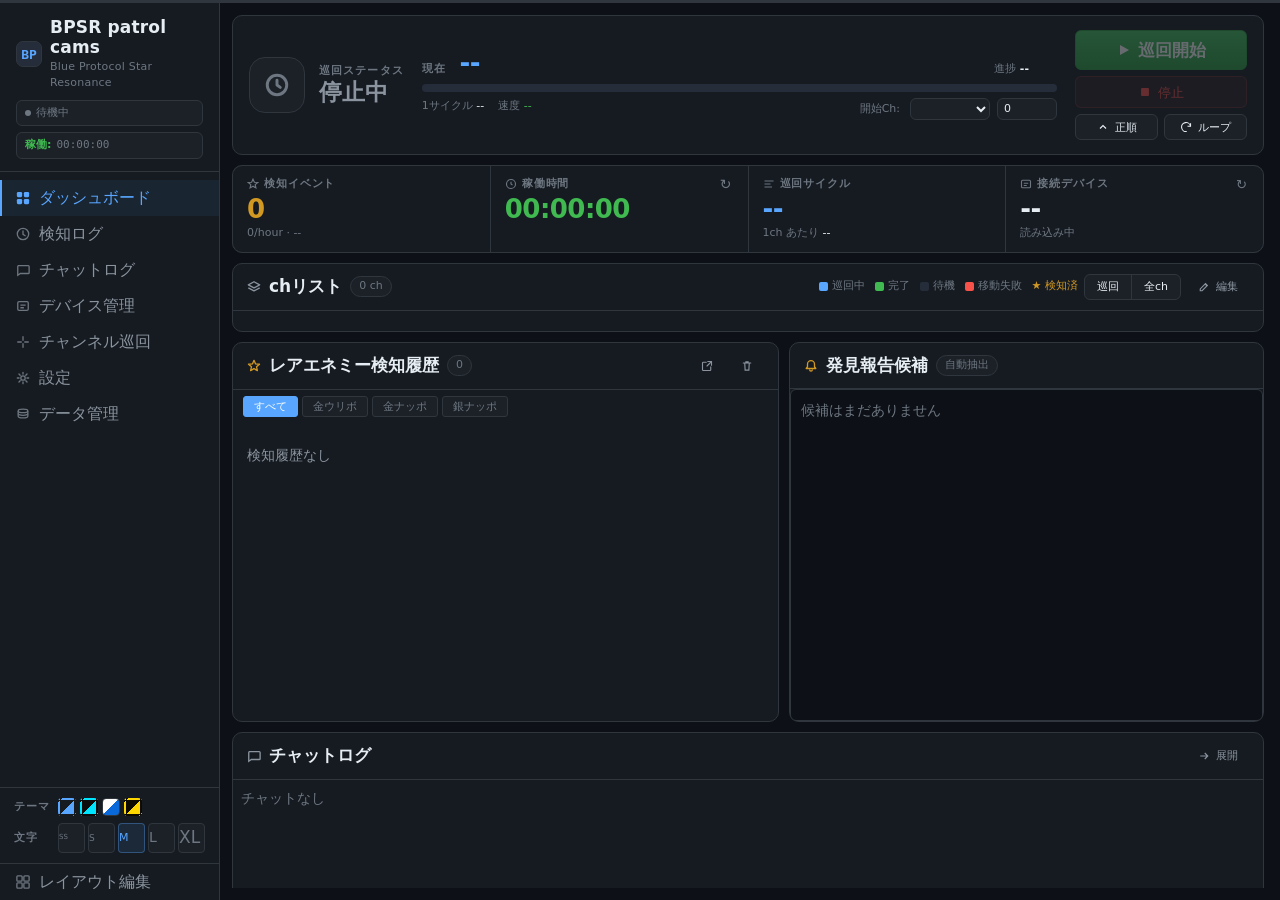
==== gui/assets/index.html @ 7f2c1484 "fix(No.39/40): 巡回ロード完了シグナルを0x2E UUID受信に変更・MoveTimeout固定化 No.39: ロード完了シグナルを lineID-change から 0x2E UUI" ====
﻿<!DOCTYPE html>
<html lang="ja">
<head>
<meta charset="UTF-8">
<meta name="viewport" content="width=device-width, initial-scale=1.0">
<title>BPSR patrol cams</title>
<link rel="stylesheet" href="styles.css">
</head>
<body data-theme="dark-blue" data-fs="xl">
<div class="app">
<!-- Titlebar -->
<div class="titlebar" id="hdr-bar"></div>
<!-- Sidebar -->
<div class="sidebar">
  
<div class="sidebar-brand">
  <div class="brand-row">
    <div class="brand-icon">BP</div>
    <div class="brand-text">
      <div class="brand-name">BPSR patrol cams</div>
      <div class="brand-sub">Blue Protocol Star Resonance</div>
    </div>
  </div>
	<div class="brand-status" id="brand-status-bar">
		<span class="brand-dot" id="brand-dot"></span>
		<span id="brand-status-text">待機中</span>
	</div>
	<div class="brand-status" id="brand-uptime-box" style="margin-top:6px; display:flex; align-items:center; gap:5px; background:var(--bg2); border:1px solid var(--border); border-radius:var(--radius); font-size:var(--fs-xs); color:var(--text3);">
		<span style="font-weight:600; color:var(--accent2);">稼働:</span>
		<span id="brand-uptime-small" style="font-family:monospace; font-size:var(--fs-xs); color:var(--text3);"></span>
	</div>
</div>
<div class="sidebar-nav">
<div class="nav-item active" id="nav-dashboard" onclick="switchView('dashboard',this)">
    <svg class="nav-icon" viewBox="0 0 16 16" fill="currentColor"><rect x="1" y="1" width="6" height="6" rx="1.5"/><rect x="9" y="1" width="6" height="6" rx="1.5"/><rect x="1" y="9" width="6" height="6" rx="1.5"/><rect x="9" y="9" width="6" height="6" rx="1.5"/></svg>
    ダッシュボード
  </div>
  <div class="nav-item" id="nav-detect-log" onclick="switchView('detect-log',this)">
    <svg class="nav-icon" viewBox="0 0 16 16" fill="none" stroke="currentColor" stroke-width="1.5"><circle cx="8" cy="8" r="6.5"/><path d="M8 4.5v4l2.5 1.5" stroke-linecap="round"/></svg>
    検知ログ
  </div>
  <div class="nav-item" id="nav-chat-log" onclick="switchView('chat-log',this)">
    <svg class="nav-icon" viewBox="0 0 16 16" fill="none" stroke="currentColor" stroke-width="1.5"><path d="M2 3h12a1 1 0 0 1 1 1v7a1 1 0 0 1-1 1H5l-3 2V4a1 1 0 0 1 1-1z"/></svg>
    チャットログ
  </div>
  <div class="nav-item" id="nav-devices" onclick="switchView('devices',this)">
    <svg class="nav-icon" viewBox="0 0 16 16" fill="none" stroke="currentColor" stroke-width="1.5"><rect x="2" y="3" width="12" height="10" rx="1.5"/><path d="M5 7h6M5 10h4"/></svg>
    デバイス管理
  </div>
  <div class="nav-item" id="nav-patrol" onclick="switchView('patrol',this)">
    <svg class="nav-icon" viewBox="0 0 16 16" fill="none" stroke="currentColor" stroke-width="1.5"><path d="M8 2v4M8 10v4M2 8h4M10 8h4" stroke-linecap="round"/></svg>
    チャンネル巡回
  </div>
  <div class="nav-item" id="nav-settings" onclick="switchView('settings',this)">
    <svg class="nav-icon" viewBox="0 0 16 16" fill="none" stroke="currentColor" stroke-width="1.5"><circle cx="8" cy="8" r="2.5"/><path d="M8 1.5v2M8 12.5v2M1.5 8h2M12.5 8h2M3.4 3.4l1.4 1.4M11.2 11.2l1.4 1.4M3.4 12.6l1.4-1.4M11.2 4.8l1.4-1.4" stroke-linecap="round"/></svg>
    設定
  </div>
  <div class="nav-item" id="nav-data-management" onclick="switchView('data-management',this);loadPortMapEntries();loadDeviceMemory();updateIdentifiedBadge()">
    <svg class="nav-icon" viewBox="0 0 16 16" fill="none" stroke="currentColor" stroke-width="1.5"><ellipse cx="8" cy="4.5" rx="5.5" ry="2"/><path d="M2.5 4.5v3c0 1.1 2.46 2 5.5 2s5.5-.9 5.5-2v-3"/><path d="M2.5 7.5v3c0 1.1 2.46 2 5.5 2s5.5-.9 5.5-2v-3"/></svg>
    データ管理
  </div>
  </div><!-- /sidebar-nav -->
<div class="sidebar-bottom"><div class="appearance-panel">
  <div class="appearance-row">
    <span class="ap-label">テーマ</span>
    <div class="theme-swatches">
      <div class="theme-swatch active" data-t="dark-blue" title="Dark Blue" onclick="setTheme('dark-blue',this)"></div>
      <div class="theme-swatch" data-t="black" title="Black" onclick="setTheme('black',this)"></div>
      <div class="theme-swatch" data-t="light" title="Light" onclick="setTheme('light',this)"></div>
      <div class="theme-swatch" data-t="warm" title="Warm" onclick="setTheme('warm',this)"></div>
    </div>
  </div>
  <div class="appearance-row">
    <span class="ap-label">文字</span>
    <div class="fs-btns">
      <button class="fs-btn" data-fs="s"  onclick="setFontSize('s', this)">SS</button>
      <button class="fs-btn" data-fs="m"  onclick="setFontSize('m', this)">S</button>
      <button class="fs-btn active" data-fs="xl" onclick="setFontSize('xl',this)">M</button>
      <button class="fs-btn" data-fs="2x" onclick="setFontSize('2x',this)">L</button>
      <button class="fs-btn" data-fs="3x" onclick="setFontSize('3x',this)">XL</button>
    </div>
  </div>
</div>

    <div class="nav-item" id="nav-layout-edit" onclick="toggleLayoutEdit()">
      <svg class="nav-icon" viewBox="0 0 16 16" fill="none" stroke="currentColor" stroke-width="1.5"><rect x="1" y="1" width="6" height="6" rx="1"/><rect x="9" y="1" width="6" height="6" rx="1"/><rect x="1" y="9" width="6" height="6" rx="1"/><rect x="9" y="9" width="6" height="6" rx="1"/></svg>
      レイアウト編集
    </div>
  </div>
</div>
<!-- Main content -->
<div class="main">
<!-- ===== DASHBOARD ===== -->
<div class="view active v2-dashboard" id="view-dashboard">
  <!-- === Status Hero === -->
  <div class="hero-bar is-stopped" id="dash-hero">
    <div class="hero-left">
      <div class="hero-icon" id="dash-hero-icon">
        <svg width="26" height="26" viewBox="0 0 16 16" fill="none" stroke="currentColor" stroke-width="1.8" stroke-linecap="round" stroke-linejoin="round">
          <circle cx="8" cy="8" r="6"/>
          <path d="M8 5v3l2 1.5"/>
        </svg>
      </div>
      <div class="hero-meta">
        <div class="hero-label">巡回ステータス</div>
        <div class="hero-state" id="dash-ps-state">停止中</div>
        <div class="hero-sub" id="dash-ps-parallel"></div>
      </div>
    </div>
    <div class="hero-mid">
      <div class="hero-row1">
        <span class="k">現在</span>
        <span class="hero-ch" id="dash-ps-ch">--</span>
        <span id="dash-ps-prog" style="font-size:11px;color:var(--text3);font-family:var(--font-mono)"></span>
        <span style="margin-left:auto;font-size:11px;color:var(--text3)">進捗 <b id="dash-patrol-label" style="color:var(--text1)">--</b></span>
        <span id="dash-patrol-timeout" style="font-size:11px;font-family:var(--font-mono);font-weight:600"></span>
        <span style="font-size:11px;color:var(--accent2);font-family:var(--font-mono);font-weight:600" id="dash-patrol-percent"></span>
      </div>
      <div class="hero-progress" id="dash-patrol-progress"><div id="dash-patrol-fill"></div></div>
      <div class="hero-row2">
        <span><span>1サイクル</span> <b id="dash-ps-cycle-time">--</b></span>
        <span><span>速度</span> <b id="dash-ps-cycle-rate" style="color:var(--accent2)">--</b></span>
        <span id="dash-ps-move-failed-wrap" style="display:none"><span>移動失敗</span> <b id="dash-ps-move-failed" style="color:var(--danger)"></b> <button id="btn-dash-clear-move-failed" class="btn2 ghost sm" onclick="clearMoveFailedChannels()" title="移動失敗リストをクリア"><svg viewBox="0 0 16 16" fill="none" stroke="currentColor" stroke-width="1.5"><path d="M4 4l8 8M12 4l-8 8"/></svg></button></span>
        <span style="margin-left:auto">
          <label style="font-size:11px;color:var(--text3);margin-right:6px">開始Ch:</label>
          <select id="dash-patrol-start-ch-select" style="width:80px;height:22px;font-size:11px;padding:0 4px"></select>
          <input type="number" id="dash-patrol-start-ch" min="0" max="9999" value="0" style="width:60px;height:22px;font-size:11px;padding:0 6px;margin-left:4px" title="0=前回位置から再開" oninput="syncPatrolStartCh(this.value)">
        </span>
      </div>
    </div>
    <div class="hero-actions">
      <button class="btn2 solid-success lg" id="dash-btn-patrol-start" onclick="patrolStart()" disabled>
        <svg viewBox="0 0 16 16" fill="currentColor" stroke="none"><path d="M4 3l9 5-9 5z"/></svg>
        巡回開始
      </button>
      <button class="btn2 danger" id="dash-btn-patrol-stop" onclick="patrolStop()" disabled>
        <svg viewBox="0 0 16 16" fill="currentColor" stroke="none"><rect x="3.5" y="3.5" width="9" height="9" rx="1"/></svg>
        停止
      </button>
      <div style="display:flex;gap:6px;justify-content:space-between">
        <button class="btn2 sm" id="dash-btn-reversed" onclick="toggleReversed()" style="flex:1" title="正順 / 逆順">
          <svg viewBox="0 0 16 16" fill="none" stroke="currentColor" stroke-width="1.5"><path d="M4 10l4-4 4 4"/></svg>
          正順
        </button>
        <button class="btn2 sm" id="dash-btn-loop" onclick="toggleLoop()" style="flex:1" title="ループ / 1巡">
          <svg viewBox="0 0 16 16" fill="none" stroke="currentColor" stroke-width="1.5"><path d="M14 3v4h-4"/><path d="M14 7A6 6 0 1 0 9 14"/></svg>
          ループ
        </button>
      </div>
    </div>
  </div>
  <div id="dash-crash-warning" class="crash-warning"></div>

  <!-- === KPI strip === -->
  <div class="kpi-strip">
    <div class="kpi-tile warn">
      <div class="kl">
        <svg viewBox="0 0 16 16" fill="none" stroke="currentColor" stroke-width="1.5"><path d="M8 1.5l1.8 4.1 4.5.4-3.4 2.9 1 4.4L8 11l-3.9 2.3 1-4.4-3.4-2.9 4.5-.4z"/></svg>
        検知イベント
      </div>
      <div class="kv"><span id="dash-detect-count">0</span></div>
      <div class="ks" id="dash-detect-meta">0/hour · --</div>
    </div>
    <div class="kpi-tile ok">
      <div class="kl">
        <svg viewBox="0 0 16 16" fill="none" stroke="currentColor" stroke-width="1.5"><circle cx="8" cy="8" r="6"/><path d="M8 5v3l2 1.5"/></svg>
        稼働時間
        <button onclick="resetUptime()" title="リセット" style="margin-left:auto;background:transparent;border:none;color:var(--text3);cursor:pointer;padding:0 2px;font-size:14px;line-height:1">&#8635;</button>
      </div>
      <div class="kv"><span id="dash-uptime">00:00:00</span></div>
    </div>
    <div class="kpi-tile accent">
      <div class="kl">
        <svg viewBox="0 0 16 16" fill="none" stroke="currentColor" stroke-width="1.5"><path d="M2 4h12M2 8h8M2 12h10"/></svg>
        巡回サイクル
      </div>
      <div class="kv"><span id="dash-kpi-cycle">--</span><small id="dash-kpi-cycle-sub"></small></div>
      <div class="ks">1ch あたり <span id="dash-kpi-cycle-per" style="color:var(--text1);font-family:var(--font-mono)">--</span></div>
    </div>
    <div class="kpi-tile">
      <div class="kl">
        <svg viewBox="0 0 16 16" fill="none" stroke="currentColor" stroke-width="1.5"><rect x="2" y="3" width="12" height="10" rx="1.5"/><path d="M5 7h6M5 10h4"/></svg>
        接続デバイス
        <button onclick="scanDevices()" title="再スキャン" style="margin-left:auto;background:transparent;border:none;color:var(--text3);cursor:pointer;padding:0 2px;font-size:13px;line-height:1">&#x21BB;</button>
      </div>
      <div class="kv"><span id="dash-kpi-dev">--</span><small id="dash-kpi-dev-sub"></small></div>
      <div class="ks" id="dash-kpi-dev-state">読み込み中</div>
    </div>
  </div>

  <!-- === Channel matrix === -->
  <div class="card2" id="card-dash-matrix">
    <div class="card2-head">
      <span class="ci"><svg width="14" height="14" viewBox="0 0 16 16" fill="none" stroke="currentColor" stroke-width="1.5" stroke-linejoin="round"><path d="M8 2L1.5 5.5 8 9l6.5-3.5z"/><path d="M1.5 9L8 12.5 14.5 9"/></svg></span>
      <span class="ct">chリスト</span>
      <span class="cc" id="dash-matrix-count">0 ch</span>
      <div class="ca">
        <div class="ch-legend" style="margin-top:0">
          <span><span class="sw" style="background:var(--accent)"></span>巡回中</span>
          <span><span class="sw" style="background:var(--accent2)"></span>完了</span>
          <span><span class="sw" style="background:var(--bg3)"></span>待機</span>
          <span><span class="sw" style="background:var(--danger)"></span>移動失敗</span>
          <span style="color:var(--warn)">&#x2605; 検知済</span>
        </div>
        <div class="btn-grp" title="表示モード">
          <button class="btn2 sm" id="btn-matrix-mode-patrol" onclick="setMatrixMode('patrol')" title="巡回対象のみ表示">巡回</button>
          <button class="btn2 sm" id="btn-matrix-mode-all" onclick="setMatrixMode('all')" title="全chを表示">全ch</button>
        </div>
        <button class="btn2 ghost sm" onclick="switchView('patrol',document.getElementById('nav-patrol'))" title="巡回チャンネルを編集">
          <svg viewBox="0 0 16 16" fill="none" stroke="currentColor" stroke-width="1.5"><path d="M3 13h2.5l7-7L10 3.5l-7 7z"/><path d="M9.5 4l2.5 2.5"/></svg>
          編集
        </button>
      </div>
    </div>
    <div class="card2-body" style="max-height:280px;overflow:auto;padding:10px 14px;display:block;">
      <div class="ch-matrix" id="dash-ch-matrix"></div>
    </div>
  </div>

  <!-- === 2-column grid === -->
  <div class="dash-grid2" id="dashboard-grid">
    <!-- Swap handle (visible in edit-mode) -->
    <div class="dash-swap-handle" id="dash-swap-handle" onclick="swapDashColumns()" title="左右を入れ替え" style="display:none">⇆ 左右入れ替え</div>
    <!-- Left col -->
    <div class="dash-col" id="card-dash-gold">
      <div class="card2" style="flex:1;min-height:0">
        <div class="card2-head">
          <span class="ci"><svg width="14" height="14" viewBox="0 0 16 16" fill="none" stroke="currentColor" stroke-width="1.5" stroke-linejoin="round" style="color:var(--warn)"><path d="M8 1.5l1.8 4.1 4.5.4-3.4 2.9 1 4.4L8 11l-3.9 2.3 1-4.4-3.4-2.9 4.5-.4z"/></svg></span>
          <span class="ct">レアエネミー検知履歴</span>
          <span class="cc" id="dash-gold-count">0</span>
          <div class="ca">
            <button class="btn2 ghost sm" onclick="window.open('/spawn-log','spawn-log','width=600,height=400')" title="別ウィンドウで開く">
              <svg viewBox="0 0 16 16" fill="none" stroke="currentColor" stroke-width="1.5" stroke-linecap="round" stroke-linejoin="round"><path d="M9 2h5v5"/><path d="M14 2L8 8"/><path d="M13 9v4a1 1 0 0 1-1 1H3a1 1 0 0 1-1-1V4a1 1 0 0 1 1-1h4"/></svg>
            </button>
            <button class="btn2 ghost sm" onclick="clearAllGoldHistory()" title="一括クリア">
              <svg viewBox="0 0 16 16" fill="none" stroke="currentColor" stroke-width="1.5" stroke-linecap="round"><path d="M3 4h10M6.5 4V2.5h3V4M5 4l.5 9.5h5L11 4"/></svg>
            </button>
          </div>
        </div>
        <div class="card2-body" style="padding:0">
          <div class="gold-filter-bar" id="gold-filter-bar-dash">
            <button class="btn-gf active" data-filter="all" onclick="setGoldFilter('all',this,'dash')">すべて</button>
            <button class="btn-gf" data-filter="金ウリボ" onclick="setGoldFilter('金ウリボ',this,'dash')">金ウリボ</button>
            <button class="btn-gf" data-filter="金ナッポ" onclick="setGoldFilter('金ナッポ',this,'dash')">金ナッポ</button>
            <button class="btn-gf" data-filter="銀ナッポ" onclick="setGoldFilter('銀ナッポ',this,'dash')">銀ナッポ</button>
          </div>
          <div id="gold-history-container"><div class="no-history" style="padding:14px">検知履歴なし</div></div>
        </div>
      </div>
    </div>

    <!-- Right col: report only -->
    <div class="dash-col" id="card-dash-chat-col">
      <div class="card2" id="card-dash-report" style="flex:1;min-height:0">
        <div class="card2-head">
          <span class="ci" style="color:var(--warn)"><svg width="14" height="14" viewBox="0 0 16 16" fill="none" stroke="currentColor" stroke-width="1.5" stroke-linecap="round" stroke-linejoin="round"><path d="M4 7a4 4 0 0 1 8 0v3l1.5 2H2.5L4 10z"/><path d="M6.5 13.5a1.5 1.5 0 0 0 3 0"/></svg></span>
          <span class="ct">発見報告候補</span>
          <span class="cc">自動抽出</span>
        </div>
        <div class="card2-body" style="padding:0;overflow:auto"><div id="dash-chat-report-area" class="chat-report-list"></div></div>
      </div>
    </div>
  </div>

  <!-- === Chat log (above devices) === -->
  <div class="card2" id="card-dash-chat">
    <div class="card2-head">
      <span class="ci"><svg width="14" height="14" viewBox="0 0 16 16" fill="none" stroke="currentColor" stroke-width="1.5"><path d="M2 3h12a1 1 0 0 1 1 1v7a1 1 0 0 1-1 1H5l-3 2V4a1 1 0 0 1 1-1z"/></svg></span>
      <span class="ct">チャットログ</span>
      <div class="ca">
        <button class="btn2 ghost sm" onclick="switchView('chat-log',document.getElementById('nav-chat-log'))" title="展開">
          <svg viewBox="0 0 16 16" fill="none" stroke="currentColor" stroke-width="1.5"><path d="M3 8h10M9 4l4 4-4 4"/></svg>
          展開
        </button>
      </div>
    </div>
    <div class="card2-body" style="padding:0;overflow:auto"><div id="dash-chat-area"></div></div>
  </div>

  <!-- === Device pills (bottom row) === -->
  <div class="card2" id="card-dash-devices">
    <div class="card2-head">
      <span class="ci"><svg width="14" height="14" viewBox="0 0 16 16" fill="none" stroke="currentColor" stroke-width="1.5"><rect x="2" y="3" width="12" height="10" rx="1.5"/><path d="M5 7h6M5 10h4"/></svg></span>
      <span class="ct">接続デバイス</span>
      <span class="cc" id="dash-dev-count">--</span>
      <div class="ca">
        <button class="btn2 ghost sm" onclick="scanDevices()" title="再スキャン">
          <svg viewBox="0 0 16 16" fill="none" stroke="currentColor" stroke-width="1.5" stroke-linecap="round"><path d="M14 3v4h-4"/><path d="M14 7A6 6 0 1 0 9 14"/></svg>
          再スキャン
        </button>
        <button class="btn2 ghost sm" onclick="switchView('devices',document.getElementById('nav-devices'))" title="デバイス管理">
          <svg viewBox="0 0 16 16" fill="none" stroke="currentColor" stroke-width="1.5"><path d="M3 8h10M9 4l4 4-4 4"/></svg>
          管理
        </button>
      </div>
    </div>
    <div class="card2-body">
      <div id="dash-device-list" class="devpill-grid"><div class="no-devices">読み込み中...</div></div>
    </div>
  </div>
</div>
<!-- ===== 検知ログ ===== -->
<div class="view" id="view-detect-log">
  <div class="card" style="flex:1;display:flex;flex-direction:column;min-height:0">
    <div class="card-title" style="margin-bottom:6px"><svg width="12" height="12" viewBox="0 0 16 16" fill="none" stroke="currentColor" stroke-width="1.5"><path d="M2 4h12M2 8h8M2 12h10" stroke-linecap="round"/></svg>検知ログ</div>
    <div class="chip-row" id="log-filter-bar"></div>
    <div class="log-area full" id="log-area" style="flex:1;max-height:calc(100vh - 200px)"></div>
    <div style="display:flex;gap:6px;margin-top:8px">
      <button class="btn" onclick="document.getElementById('log-area').innerHTML=''">クリア</button>
      <button class="btn primary" onclick="testDetect()">🔔 テスト通知</button>
      <button class="btn" onclick="testDetect('ウリボゴールド')">🔔 ウリボゴールド</button>
      <button class="btn" onclick="testDetect('金ナッポ')">🔔 金ナッポ</button>
      <button class="btn" onclick="testDetect('銀ナッポ')">🔔 銀ナッポ</button>
      <button class="btn" style="margin-left:auto" onclick="window.open('/spawn-log','spawn-log','width=600,height=400')">⧉ 別ウィンドウ</button>
    </div>
  </div>
</div>
<!-- ===== チャットログ ===== -->
<div class="view" id="view-chat-log">
	<div class="chat-split" id="chat-split-container">
		<div class="card" id="card-chat-log" style="display:flex;flex-direction:column;padding:0;overflow:hidden;min-height:0">
			<div class="chat-toolbar">
				<svg width="12" height="12" viewBox="0 0 16 16" fill="none" stroke="currentColor" stroke-width="1.5"><path d="M2 3h12a1 1 0 0 1 1 1v7a1 1 0 0 1-1 1H5l-3 2V4a1 1 0 0 1 1-1z"/></svg>
				<span style="font-weight:500;color:var(--text2);text-transform:uppercase;font-size:var(--fs-xs);letter-spacing:.6px">チャットログ</span>
				<select id="chat-device-select" onchange="renderChatPanel()" style="font-size:var(--fs-sm);padding:2px 6px;max-width:140px"><option value="">すべて</option></select>
				<input type="text" id="chat-search" placeholder="キーワード検索..." style="width:130px;font-size:var(--fs-sm)" oninput="renderChatPanel()">
				<button class="btn" style="margin-left:auto" onclick="window.open('/chat-log','chat-log','width=700,height=500')">⧉ 別ウィンドウ</button>
				<button class="btn" onclick="clearChatPanel()">クリア</button>
			</div>
			<div class="log-area full" id="chat-area" style="flex:1;border-radius:0;border:none;border-top:1px solid var(--border)"></div>
		</div>
		<div class="chat-swap-handle" id="chat-swap-handle" onclick="swapChatPanels()" title="上下を入れ替え">⇅ 上下入れ替え</div>
		<div class="card" id="card-chat-report-col" style="display:flex;flex-direction:column;padding:14px;overflow:hidden;min-height:0">
			<div class="card-title" style="display:flex;align-items:center;gap:8px"><span>発見報告候補</span><button id="notify-sound-toggle" class="btn" style="margin-left:auto;font-size:var(--fs-sm);padding:2px 8px" onclick="toggleNotifySound()" title="通知音ON/OFF">🔔</button><input type="range" id="notify-sound-volume" min="0" max="1" step="0.05" style="width:70px" title="通知音量" oninput="setNotifyVolume(this.value)"></div>
			<div class="chat-report-summary" id="chat-report-summary">発見・出現・湧き・チャンネル番号を含む短文を優先して表示します。</div>
			<div id="chat-report-area" class="chat-report-list"></div>
		</div>
	</div>
</div>
<!-- ===== デバイス管理 ===== -->
<div class="view" id="view-devices">
  <div class="card" style="margin-bottom:10px">
    <div class="card-title">デバイス操作</div>
    <div class="flex-row" style="margin-bottom:8px;flex-wrap:wrap;gap:6px">
      <button class="btn primary" id="btn-adb-scan" onclick="scanDevices()">🔍 再スキャン</button>
      <button class="btn" id="btn-adb-restart" onclick="restartADB()">🔄 ADB再起動</button>
      <button class="btn" id="btn-identify" onclick="runIdentify()" title="デバイスとUID(インスタンス番号)を紐付けます。巡回停止中に実行してください">🔎 デバイス認識</button>
      <button class="btn danger" id="btn-adb-kill" onclick="killADB()" style="margin-left:auto">⏹ ADB停止</button>
    </div>
    <div class="flex-row" style="gap:6px">
      <input type="text" id="adb-add-serial" placeholder="host:port を入力（例: 127.0.0.1:16384）" style="flex:1;font-size:.85em">
      <button class="btn" onclick="addADBDevice()" style="white-space:nowrap">＋ 追加接続</button>
    </div>
    <div id="adb-op-status" style="font-size:.82em;color:var(--accent2);margin-top:6px;min-height:1.2em"></div>
  </div>
  <div class="card">
    <div class="card-title">接続デバイス一覧</div>
    <div class="flex-row" style="margin-bottom:6px">
      <button class="btn" onclick="selectAllDevices()">☑ 全選択</button>
      <button class="btn" onclick="deselectAllDevices()">☐ 全解除</button>
      <button class="btn" style="margin-left:auto" onclick="scanDevices()">🔍 再スキャン</button>
    </div>
    <div class="flex-row" style="margin-bottom:10px">
      <label style="font-size:var(--fs-sm);color:var(--text2)">一括 Ch:</label>
      <input type="number" id="allch" min="1" max="999" value="1" style="width:65px">
      <button class="btn primary" onclick="switchAll()">▶ 全切替</button>
      <span id="status-bar" style="font-size:.82em;color:var(--accent2)"></span>
    </div>
    <div class="device-list" id="device-list"><div class="no-devices">読み込み中...</div></div>
  </div>
  <div class="card">
    <div class="card-title">タップループ</div>
    <div style="display:flex;gap:12px;align-items:center;flex-wrap:wrap;margin-bottom:8px">
      <label style="font-size:var(--fs-sm)">X: <input type="number" id="tap-x" value="0" min="0" style="width:70px"></label>
      <label style="font-size:var(--fs-sm)">Y: <input type="number" id="tap-y" value="0" min="0" style="width:70px"></label>
      <label style="font-size:var(--fs-sm)">間隔: <input type="number" id="tap-interval" value="1000" min="100" step="100" style="width:80px"> ms</label>
    </div>
    <p style="font-size:var(--fs-xs);color:var(--text3);margin:0 0 8px">デバイス一覧でチェックしたシリアルが対象（未選択時は全台）</p>
    <div class="flex-row">
      <button class="btn success" id="btn-tap-start" onclick="tapLoopStart()">▶ 開始</button>
      <button class="btn danger" id="btn-tap-stop" onclick="tapLoopStop()" disabled>■ 停止</button>
      <span id="tap-status" style="font-size:.82em;color:var(--text2)"></span>
    </div>
  </div>
</div>
<!-- ===== チャンネル巡回 ===== -->
<div class="view" id="view-patrol">
	<div class="dashboard-grid layout-edit-surface" id="patrol-layout-root">
		<div class="card panel-size-1x2 panel-col-1" id="card-patrol-control">
        <div class="card-title">巡回制御</div>
        <div class="patrol-status"><span class="stopped" id="ps-state">■ 停止中</span><span id="ps-ch"></span><span id="ps-prog"></span><span id="ps-parallel"></span></div>
        <div class="patrol-progress" id="ps-progress">
          <div class="progress-line"><div class="progress-fill" id="ps-progress-fill"></div></div>
          <div class="progress-text"><span id="ps-patrol-label">--</span><span style="display:flex;align-items:center;gap:8px"><span id="ps-patrol-timeout" style="font-family:var(--font-mono);font-weight:600"></span><span id="ps-patrol-percent"></span></span></div>
        </div>
        <div id="crash-warning" class="crash-warning">⚠ ゲームクライアントがch移動できない状態です（クラッシュの可能性）。ADBサーバーを再起動してください。</div>
        <div style="display:flex;align-items:center;gap:8px;min-height:1.2em;margin-bottom:6px">
          <div id="ps-move-failed" style="font-size:.78em;color:#fca5a5;flex:1"></div>
          <button id="btn-clear-move-failed" class="btn" style="font-size:.75em;padding:2px 8px;display:none" onclick="clearMoveFailedChannels()">✕ クリア</button>
        </div>
        <div class="flex-row" style="margin-bottom:8px">
          <label style="font-size:var(--fs-sm)">開始Ch:</label>
          <input type="number" id="patrol-start-ch" min="0" max="9999" value="0" style="width:65px" title="0=前回位置から再開" oninput="syncPatrolStartCh(this.value)">
          <button class="btn toggle-btn" id="btn-reversed" onclick="toggleReversed()">⬆ 正順</button>
          <button class="btn toggle-btn" id="btn-loop" onclick="toggleLoop()">🔁 ループ</button>
        </div>
        <div class="flex-row">
          <button class="btn success" id="btn-patrol-start" onclick="patrolStart()">▶ 巡回開始</button>
          <button class="btn" id="btn-patrol-stop" onclick="patrolStop()" disabled>■ 停止</button>
        </div>
        <hr style="border:none;border-top:1px solid var(--border);margin:10px 0 8px">
        <div class="flex-row" style="margin-bottom:6px;flex-wrap:wrap;gap:6px">
          <label style="font-size:var(--fs-sm)">開始ch:</label>
          <input type="number" id="patrol-all-start-ch" min="1" max="999" value="1" style="width:58px">
          <label style="font-size:var(--fs-sm)">終了ch:</label>
          <input type="number" id="patrol-all-end-ch" min="1" max="999" value="100" style="width:58px">
          <button class="btn primary" onclick="patrolAllOnce()">⏵ 全Ch1巡</button>
        </div>
				<div class="status-grid" style="grid-template-columns:repeat(2,minmax(0,1fr));margin-top:10px">
					<div class="stat">
						<div class="stat-label">1サイクル時間</div>
						<div class="stat-value" id="ps-cycle-time">--</div>
					</div>
					<div class="stat">
						<div class="stat-label">巡回速度</div>
						<div class="stat-value ok" id="ps-cycle-rate">--</div>
					</div>
				</div>
				</div>
			<div class="card panel-size-1x2 panel-col-1" id="card-patrol-channels">
        <div class="card-title">巡回チャンネル</div>
        <div class="flex-row" style="margin-bottom:6px">
          <button class="btn" style="padding:3px 8px;font-size:.8em" onclick="addChannel()">＋ 追加</button>
          <button class="btn" style="padding:3px 8px;font-size:.8em" onclick="sortChannels('asc')">↑ 昇順</button>
          <button class="btn" style="padding:3px 8px;font-size:.8em" onclick="sortChannels('desc')">↓ 降順</button>
          <button class="btn primary" style="padding:3px 8px;font-size:.8em" id="btn-ch-save" onclick="saveChannels()" disabled>💾 保存</button>
          <span id="ch-save-status" style="font-size:.8em;color:var(--text2)"></span>
        </div>
        <div class="ch-editor" id="ch-editor"><div class="no-devices">読み込み中...</div></div>
        <div class="flex-row" style="margin-top:6px">
          <input type="text" id="ch-bulk-input" placeholder="例: 6,13,23,35,41..." style="flex:1;font-size:.85em">
          <button class="btn" style="padding:3px 10px;font-size:.8em" onclick="bulkImportChannels()">上書き</button>
        </div>
      </div>
		<div class="card panel-size-1x2 panel-col-1" id="card-patrol-device-status">
		  <div class="card-title">デバイス監視</div>
		  <div style="overflow-x:auto">
		    <table class="dev-stat-table">
		      <thead><tr><th>シリアル</th><th>ラベル</th><th>ch</th><th>ロード(s)</th><th>状態</th><th>操作</th></tr></thead>
		      <tbody id="device-status-tbody"><tr><td colspan="6" style="color:var(--text3)">--</td></tr></tbody>
		    </table>
		  </div>
		</div>
		<div class="card panel-size-1x2 panel-col-2" id="card-patrol-gold">
		<div class="card-title">🌟 レアエネミー検知履歴<button class="btn" style="margin-left:auto;padding:2px 8px;font-size:var(--fs-xs)" onclick="clearAllGoldHistory()">✕ 一括クリア</button><button class="btn" style="padding:2px 8px;font-size:var(--fs-xs)" onclick="window.open('/spawn-log','spawn-log','width=600,height=400')">⧉</button></div>
        <div class="gold-filter-bar" id="gold-filter-bar-patrol">
          <button class="btn-gf active" data-filter="all" onclick="setGoldFilter('all',this,'patrol')">すべて</button>
          <button class="btn-gf" data-filter="金ウリボ" onclick="setGoldFilter('金ウリボ',this,'patrol')">金ウリボ</button>
          <button class="btn-gf" data-filter="金ナッポ" onclick="setGoldFilter('金ナッポ',this,'patrol')">金ナッポ</button>
          <button class="btn-gf" data-filter="銀ナッポ" onclick="setGoldFilter('銀ナッポ',this,'patrol')">銀ナッポ</button>
        </div>
        <div id="gold-history-container-patrol"><div class="no-history">検知履歴なし</div></div>
      </div>
  </div>
</div>
<!-- ===== 設定 ===== -->
<div class="view" id="view-settings">
	<div class="cfg-stack">
		<div class="card cfg-card chat-filter-card">
			<div class="cfg-card-title cfg-card-title-collapsible"><span>チャットフィルター</span><button id="chat-filter-toggle-btn" type="button" class="btn" onclick="toggleChatFilterMinimize()">－ 最小化</button></div>
			<div id="chat-filter-content"><div id="cfg-chat-rule-managers" class="cfg-rule-grid"></div></div>
		</div>
		<div class="card cfg-card">
			<div class="cfg-card-title">Discord・通知</div>
			<div id="cfg-form-discord" class="cfg-grid"></div>
			<div style="margin:10px 0 0 0">
				<label style="font-size:var(--fs-sm);color:var(--text2);font-weight:500;">通知するエネミー</label>
				<div id="cfg-enemy-checkboxes" style="margin-top:6px;display:flex;gap:18px;font-size:var(--fs-md)">
					<label class="check-label"><input type="checkbox" class="cfg-enemy" value="ウリボ・ゴールド">ウリボ・ゴールド</label>
					<label class="check-label"><input type="checkbox" class="cfg-enemy" value="金ナッポ">金ナッポ</label>
					<label class="check-label"><input type="checkbox" class="cfg-enemy" value="銀ナッポ">銀ナッポ</label>
				</div>
			</div>
		</div>
		<div class="card cfg-card">
			<div class="cfg-card-title">巡回・タイムアウト</div>
			<div id="cfg-form-patrol" class="cfg-grid"></div>
		</div>
		<div class="card cfg-card">
			<div class="cfg-card-title">ゲーム・クラッシュ復帰</div>
			<div id="cfg-form-game" class="cfg-grid"></div>
		</div>
		<div class="card cfg-card">
			<div class="cfg-card-title">ADB・デバイス</div>
			<div id="cfg-form-adb" class="cfg-grid"></div>
		</div>
		<div class="card cfg-card">
			<div class="cfg-card-title">その他</div>
			<div id="cfg-form-misc" class="cfg-grid"></div>
		</div>
		<div class="card cfg-card" style="padding:10px 12px">
			<div class="cfg-save-bar" style="margin-top:0">
				<button class="btn primary" onclick="saveConfig()">💾 保存・反映</button>
				<span id="cfg-status" style="font-size:.82em;color:var(--text2)"></span>
			</div>
			<p class="cfg-note" style="margin-top:6px">* 滞在時間・タイムアウト・並列設定・通知エネミー・Webhook・デバウンス・チャットフィルターは保存後すぐ反映されます。NIC・GUIポート・ロケーションファイルは再起動が必要です。</p>
		</div>
	</div>
</div>
<!-- ===== データ管理 ===== -->
<div class="view" id="view-data-management">
  <div class="cfg-stack">
    <!-- 記憶済みデバイス情報 -->
    <div class="card cfg-card" id="dm-devmem-card">
      <div class="cfg-card-title cfg-card-title-collapsible"><span>記憶済みデバイス情報</span><button id="dm-devmem-toggle-btn" type="button" class="btn" onclick="toggleDMSection('devmem')">－ 最小化</button></div>
      <div id="dm-devmem-body">
        <div class="device-list" id="devmem-list"><div class="no-devices">読み込み中...</div></div>
        <div id="devmem-count" style="font-size:var(--fs-sm);color:var(--text3);margin-top:6px"></div>
      </div>
    </div>
    <!-- chマッピング管理 -->
    <div class="card cfg-card" id="dm-portmap-card">
      <div class="cfg-card-title cfg-card-title-collapsible"><span>chマッピング管理</span><button id="dm-portmap-toggle-btn" type="button" class="btn" onclick="toggleDMSection('portmap')">－ 最小化</button></div>
      <div id="dm-portmap-body">
        <div id="devices-id-badge" style="margin-bottom:10px;font-size:var(--fs-sm);padding:4px 8px;border-radius:4px;display:inline-block">-- デバイス認識状態を読み込み中...</div>
        <!-- 操作パネル -->
        <div style="display:flex;gap:12px;align-items:flex-end;flex-wrap:wrap;margin-bottom:14px">
          <div>
            <div style="font-size:var(--fs-sm);color:var(--text2);margin-bottom:4px">全chマッピング（現在セッションのLineIDを自動登録）</div>
            <button class="btn primary" onclick="portmapMapAll()">⚡ 全chマッピング</button>
          </div>
          <div style="border-left:1px solid var(--border);padding-left:12px">
            <div style="font-size:var(--fs-sm);color:var(--text2);margin-bottom:4px">手動マッピング</div>
            <div style="display:flex;gap:6px;align-items:center;flex-wrap:wrap">
              <label style="font-size:var(--fs-sm)">Ch:<input type="number" id="manual-ch" min="1" max="9999" placeholder="例: 40" style="width:72px;margin-left:4px"></label>
              <label style="font-size:var(--fs-sm)">IP:<input type="text" id="manual-ip" placeholder="43.167.183.39" style="width:130px;margin-left:4px"></label>
              <label style="font-size:var(--fs-sm)">ポート:<input type="number" id="manual-port" min="1" max="65535" placeholder="10194" style="width:80px;margin-left:4px"></label>
              <button class="btn success" onclick="portmapManualUpdate()">📌 更新</button>
            </div>
          </div>
        </div>
        <div id="portmap-status" style="font-size:var(--fs-sm);color:var(--text2);margin-bottom:8px;min-height:1.4em"></div>
        <!-- エントリ一覧テーブル -->
        <div style="overflow-x:auto">
          <table id="portmap-table" style="width:100%;border-collapse:collapse;font-size:var(--fs-md)">
            <thead>
              <tr style="border-bottom:1px solid var(--border)">
                <th style="text-align:left;padding:6px 10px;color:var(--text2);font-weight:500;white-space:nowrap">Ch</th>
                <th style="text-align:left;padding:6px 10px;color:var(--text2);font-weight:500;white-space:nowrap">サーバーIP:ポート</th>
                <th style="text-align:left;padding:6px 10px;color:var(--text2);font-weight:500;white-space:nowrap">更新日時</th>
              </tr>
            </thead>
            <tbody id="portmap-tbody">
              <tr><td colspan="3" style="padding:12px 10px;color:var(--text3);text-align:center">読み込み中...</td></tr>
            </tbody>
          </table>
        </div>
        <div id="portmap-count" style="font-size:var(--fs-sm);color:var(--text3);margin-top:6px"></div>
      </div>
    </div>
  </div>
</div>
</div><!-- /main -->
</div><!-- /app -->
<script src="app.js"></script>

<!-- デバイス未検出ダイアログ -->
<div id="no-device-overlay" class="pm-overlay" style="display:none">
  <div class="pm-modal">
    <div class="pm-modal-title">ADB デバイスが見つかりません</div>
    <div class="pm-body" style="line-height:1.7">MuMu Player が起動していないか、ADB 接続が確立されていません。<br>MuMu Player を起動して接続してから再度お試しください。<br><br><span style="font-size:var(--fs-sm);opacity:.7">このダイアログは設定の「デバイス未検出ダイアログ」チェックで無効化できます。</span></div>
    <div class="pm-btns">
      <button class="btn primary" onclick="document.getElementById('no-device-overlay').style.display='none'">閉じる</button>
    </div>
  </div>
</div>
<!-- PortMap 変更確認モーダル -->
<div id="pm-overlay" class="pm-overlay" style="display:none">
  <div class="pm-modal">
    <div class="pm-modal-title">⚠ PortMap 変更の確認</div>
    <div id="pm-body" class="pm-body"></div>
    <div class="pm-btns">
      <button class="btn danger" onclick="pmRejectAll()">すべて却下</button>
      <button class="btn success" onclick="pmApplyAll()">すべて適用</button>
    </div>
  </div>
</div>
</body>
</html>
---- gui/assets/styles.css ----
﻿/* === BPSR patrol cams — Design Refresh === */
*{box-sizing:border-box;margin:0;padding:0}

/* ── Themes ── */
:root{
  /* Dark Blue — GitHub-inspired navy */
  --bg0:#0d1117;--bg1:#161b22;--bg2:#1c2128;--bg3:#262d3a;
  --accent:#58a6ff;--accent2:#3fb950;--warn:#d29922;--danger:#f85149;
  --text1:#e6edf3;--text2:#8b949e;--text3:#6e7781;
  --border:rgba(48,54,61,1);
  --radius:6px;--radius-lg:10px;
  /* Font size scale — XL is default (center). 5 steps: S M XL 2X 3X */
  --fs-base:17px;
  --fs-xs:11px;
  --fs-sm:13px;
  --fs-md:17px;
  --fs-lg:20px;
  --fs-xl:23px;
  --fs-2xl:26px;
}
/* Black — OLED pure black + electric cyan, high contrast */
[data-theme="black"]{
  --bg0:#000000;--bg1:#0c0c0c;--bg2:#181818;--bg3:#242424;
  --accent:#00e5ff;--accent2:#00e676;--warn:#ffca28;--danger:#ff5252;
  --text1:#ffffff;--text2:#cccccc;--text3:#888888;
  --border:rgba(62,62,62,1);
}
/* Light — GitHub-light style */
[data-theme="light"]{
  --bg0:#f6f8fa;--bg1:#ffffff;--bg2:#f0f2f5;--bg3:#e1e4e8;
  --accent:#0969da;--accent2:#1a7f37;--warn:#7a4500;--danger:#cf222e;
  --text1:#1f2328;--text2:#57606a;--text3:#8c959f;
  --border:rgba(208,215,222,1);
}
/* Gold + Black — luxury dark with gold accents */
[data-theme="warm"]{
  --bg0:#000000;--bg1:#0d0b00;--bg2:#1a1600;--bg3:#262000;
  --accent:#ffd700;--accent2:#4caf50;--warn:#ffa000;--danger:#ff4444;
  --text1:#ffffff;--text2:#d4bc6a;--text3:#8a7538;
  --border:rgba(100,78,0,1);
}
[data-fs="s"] {--fs-base:11px;--fs-xs:7px; --fs-sm:9px; --fs-md:11px;--fs-lg:14px;--fs-xl:17px;--fs-2xl:20px}
[data-fs="m"] {--fs-base:14px;--fs-xs:9px; --fs-sm:11px;--fs-md:14px;--fs-lg:17px;--fs-xl:20px;--fs-2xl:23px}
[data-fs="xl"]{--fs-base:17px;--fs-xs:11px;--fs-sm:13px;--fs-md:17px;--fs-lg:20px;--fs-xl:23px;--fs-2xl:26px}
[data-fs="2x"]{--fs-base:20px;--fs-xs:14px;--fs-sm:16px;--fs-md:20px;--fs-lg:23px;--fs-xl:26px;--fs-2xl:29px}
[data-fs="3x"]{--fs-base:23px;--fs-xs:17px;--fs-sm:19px;--fs-md:23px;--fs-lg:26px;--fs-xl:29px;--fs-2xl:32px}

body{background:var(--bg0);color:var(--text1);font-family:'Segoe UI',system-ui,sans-serif;font-size:var(--fs-base);line-height:1.5;height:100vh;overflow:hidden}
.app{display:grid;grid-template-rows:3px 1fr;grid-template-columns:220px 1fr;height:100vh}

/* ── Titlebar ── */
.titlebar{grid-column:1/-1;background:var(--border);transition:background .4s}
@keyframes status-flow{0%{background-position:0% 50%}100%{background-position:200% 50%}}
.titlebar.running{background:linear-gradient(90deg,#1a5c30,#3fb950,#7ee898,#3fb950,#1a5c30);background-size:200% 100%;animation:status-flow 3s linear infinite}

/* ── Sidebar ── */
.sidebar{background:var(--bg1);border-right:1px solid var(--border);overflow-y:auto;display:flex;flex-direction:column}

/* Brand header */
.sidebar-brand{padding:14px 16px 12px;border-bottom:1px solid var(--border);flex-shrink:0}
.brand-row{display:flex;align-items:center;gap:8px}
.brand-icon{width:26px;height:26px;border-radius:7px;background:var(--bg3);border:1px solid var(--border);display:flex;align-items:center;justify-content:center;flex-shrink:0;font-size:var(--fs-sm);font-weight:700;color:var(--accent);letter-spacing:-.01em;font-family:monospace}
.brand-text{flex:1;min-width:0}
.brand-name{font-size:var(--fs-md);font-weight:600;color:var(--text1);letter-spacing:.01em;line-height:1.2}
.brand-sub{font-size:var(--fs-xs);color:var(--text3);letter-spacing:.02em;margin-top:1px}
.brand-status{display:flex;align-items:center;gap:5px;margin-top:8px;padding:4px 8px;background:var(--bg2);border:1px solid var(--border);border-radius:var(--radius);font-size:var(--fs-xs);color:var(--text3)}
.brand-dot{width:6px;height:6px;border-radius:50%;background:var(--text3);flex-shrink:0;transition:background .3s}
.brand-dot.running{background:var(--accent2);animation:pulse-dot 2s ease-in-out infinite}
@keyframes pulse-dot{0%,100%{box-shadow:0 0 0 0 rgba(63,185,80,.5)}50%{box-shadow:0 0 0 5px rgba(63,185,80,0)}}
#brand-status-text{flex:1}

/* Nav */
.sidebar-nav{flex:1;padding:8px 0 4px;display:flex;flex-direction:column}
.nav-section{padding:10px 14px 3px;font-size:var(--fs-xs);font-weight:600;color:var(--text3);letter-spacing:.08em;text-transform:uppercase;user-select:none}
.nav-item{display:flex;align-items:center;gap:9px;padding:6px 14px;cursor:pointer;color:var(--text2);border-left:2px solid transparent;transition:color .12s,background .12s,border-color .12s;font-size:calc(var(--fs-base) - 1px);user-select:none}
.nav-item:hover{background:rgba(255,255,255,.04);color:var(--text1)}
.nav-item.active{background:rgba(88,166,255,.07);color:var(--accent);border-left-color:var(--accent);font-weight:500}
.nav-item.layout-edit-disabled{color:var(--text3);opacity:.4;cursor:not-allowed;pointer-events:none}
.nav-item.layout-edit-disabled:hover{background:transparent;color:var(--text3)}
.nav-icon{width:14px;height:14px;flex-shrink:0;opacity:.75}
.nav-item.active .nav-icon{opacity:1}
.nav-badge{margin-left:auto;background:var(--danger);color:#fff;font-size:var(--fs-xs);padding:1px 5px;border-radius:9px;font-weight:600}
.nav-badge.ok{background:var(--accent2)}

/* PortMap modal */
.pm-overlay{position:fixed;inset:0;background:rgba(0,0,0,.72);z-index:9999;display:flex;align-items:center;justify-content:center}
.pm-modal{background:var(--bg1);border:1px solid var(--border);border-radius:var(--radius-lg);padding:20px 22px;min-width:340px;max-width:480px;max-height:80vh;display:flex;flex-direction:column;overflow:hidden;box-shadow:0 8px 32px rgba(0,0,0,.5)}
.pm-modal-title{font-size:var(--fs-md);font-weight:600;color:var(--warn);margin-bottom:12px;display:flex;align-items:center;gap:7px;flex-shrink:0}
.pm-body{overflow-y:auto;flex:1;min-height:0}
.pm-change-row{background:var(--bg2);border:1px solid var(--border);border-radius:var(--radius);padding:8px 10px;margin-bottom:6px;font-size:var(--fs-sm);line-height:1.6}
.pm-ch{color:var(--accent);font-weight:700}
.pm-ip{font-family:monospace;color:var(--text2);font-size:var(--fs-sm);word-break:break-all}
.pm-arrow{color:var(--text3);margin:0 5px}
.pm-votes{font-size:var(--fs-xs);color:var(--text3);margin-top:2px}
.pm-btns{display:flex;gap:8px;margin-top:14px;justify-content:flex-end;flex-shrink:0}

/* Main */
.main{background:var(--bg0);overflow:hidden;padding:12px;display:flex;flex-direction:column;min-height:0}
.view{display:none;flex-direction:column;gap:10px;flex:1;min-height:0}
.view.active{display:flex}
#view-dashboard{overflow-y:auto}
#view-patrol{overflow-y:auto;padding-right:4px}
#view-settings{overflow-y:auto;padding-right:4px}
#view-data-management{overflow-y:auto;padding-right:4px}

/* Card */
.card{background:var(--bg1);border:1px solid var(--border);border-radius:var(--radius-lg);padding:14px;position:relative}
.card-title{font-size:var(--fs-xs);font-weight:600;color:var(--text2);letter-spacing:.06em;text-transform:uppercase;margin-bottom:12px;display:flex;align-items:center;gap:7px;padding-bottom:8px;border-bottom:1px solid var(--border);cursor:default}
.card.dragging{opacity:.5;transform:scale(.98);box-shadow:0 8px 24px rgba(0,0,0,.4)}
.card-placeholder{border-color:rgba(88,166,255,.4);background:rgba(88,166,255,.05)}
.card-title .title-actions{display:flex;gap:6px;align-items:center;margin-left:auto}
.panel-grid{display:grid;grid-template-columns:repeat(auto-fit,minmax(320px,1fr));gap:10px}

/* Stats */
.status-grid{display:grid;gap:8px}
.stat{background:var(--bg2);border-radius:var(--radius);padding:10px 12px;border:1px solid var(--border)}
.stat-label{font-size:var(--fs-xs);color:var(--text3);margin-bottom:3px;text-transform:uppercase;letter-spacing:.06em;font-weight:500}
.stat-value{font-size:var(--fs-2xl);font-weight:600;color:var(--text1);letter-spacing:-.01em}
.stat-sub{font-size:var(--fs-xs);color:var(--text3);margin-top:2px}
.stat-value.ok{color:var(--accent2)}
.stat-value.warn{color:var(--warn)}

/* Layout helpers */
.row2{display:grid;grid-template-columns:1fr 1fr;gap:10px}
.col{display:flex;flex-direction:column;gap:10px}
.flex-row{display:flex;flex-wrap:wrap;gap:6px;align-items:center}

/* Device row */
.device-row{display:flex;align-items:center;gap:10px;padding:8px 10px;background:var(--bg2);border-radius:var(--radius);border:1px solid var(--border);margin-bottom:5px}
.device-icon{width:28px;height:28px;border-radius:6px;background:var(--bg3);display:flex;align-items:center;justify-content:center;font-size:var(--fs-md);flex-shrink:0}
.device-info{flex:1;min-width:0}
.device-name{font-size:var(--fs-sm);font-weight:500;color:var(--text1);white-space:nowrap;overflow:hidden;text-overflow:ellipsis}
.device-sub{font-size:var(--fs-xs);color:var(--text2)}
.device-badge{font-size:var(--fs-xs);padding:2px 8px;border-radius:9px;font-weight:500;flex-shrink:0}
.device-badge.connected{background:rgba(63,185,80,.1);color:var(--accent2);border:1px solid rgba(63,185,80,.25)}
.device-badge.offline{background:rgba(248,81,73,.08);color:var(--danger);border:1px solid rgba(248,81,73,.2)}

/* Device list */
.device-list{display:flex;flex-direction:column;gap:5px;margin-top:6px}
.device-entry{background:var(--bg2);border:1px solid var(--border);border-radius:var(--radius);padding:7px 9px;transition:border-color .12s}
.device-entry:hover{border-color:var(--text3)}
.device-entry .serial{color:var(--accent);font-family:monospace;font-size:.88em}
.device-entry .uid{color:var(--text3);font-size:.82em}
.device-entry.matched .uid{color:var(--warn)}
.no-devices{color:var(--text2);font-size:.85em;padding:4px 0}

/* Buttons */
button,.btn{background:var(--bg2);border:1px solid var(--border);color:var(--text1);border-radius:var(--radius);padding:5px 11px;font-size:var(--fs-sm);cursor:pointer;display:inline-flex;align-items:center;gap:5px;transition:background .12s,border-color .12s,color .12s;white-space:nowrap;font-family:inherit;font-weight:450;line-height:1.4}
button:hover,.btn:hover{background:var(--bg3);border-color:var(--text3);color:var(--text1)}
button:disabled,.btn:disabled{opacity:.3;cursor:default}
button.green,.btn.success{background:rgba(63,185,80,.08);border-color:rgba(63,185,80,.25);color:var(--accent2)}
button.green:hover,.btn.success:hover{background:rgba(63,185,80,.16);border-color:rgba(63,185,80,.4)}
.btn.primary{background:rgba(88,166,255,.08);border-color:rgba(88,166,255,.3);color:var(--accent)}
.btn.primary:hover{background:rgba(88,166,255,.16);border-color:rgba(88,166,255,.5)}
.btn.danger{background:rgba(248,81,73,.06);border-color:rgba(248,81,73,.22);color:var(--danger)}
.btn.danger:hover{background:rgba(248,81,73,.14)}
button.toggle-btn,.btn.toggle-btn{padding:4px 10px;font-size:var(--fs-sm)}
button.toggle-btn.active,.btn.toggle-btn.active,.btn.active{background:rgba(88,166,255,.1);border-color:rgba(88,166,255,.35);color:var(--accent)}
.btn-row{display:flex;gap:6px;flex-wrap:wrap;margin-top:8px}
input[type=text],input[type=number],textarea,select{background:var(--bg2);color:var(--text1);border:1px solid var(--border);border-radius:var(--radius);padding:4px 8px;font-size:var(--fs-sm);font-family:inherit;outline:none;transition:border-color .12s,box-shadow .12s}
input[type=text]:focus,input[type=number]:focus,textarea:focus,select:focus{border-color:rgba(88,166,255,.5);box-shadow:0 0 0 2px rgba(88,166,255,.1)}
input[type=checkbox]{accent-color:var(--accent);width:14px;height:14px}

/* Log */
.log-area{background:var(--bg0);border:1px solid var(--border);border-radius:var(--radius);overflow-y:auto;padding:6px 8px;font-family:'Consolas','Cascadia Code',monospace;font-size:var(--fs-sm);display:flex;flex-direction:column;gap:1px;min-height:0}
.log-area.full{flex:1;max-height:none}
.log-line{display:flex;gap:7px;align-items:flex-start;padding:2px 3px;border-radius:4px}
.log-line:hover{background:rgba(255,255,255,.04)}
.log-time{color:var(--text3);flex-shrink:0;min-width:52px;font-size:var(--fs-xs);padding-top:2px}
.log-tag{flex-shrink:0;font-size:var(--fs-xs);padding:1px 5px;border-radius:3px;font-weight:600;min-width:42px;text-align:center;margin-top:1px}
.log-tag.info{background:rgba(88,166,255,.12);color:var(--accent)}
.log-tag.ok{background:rgba(63,185,80,.12);color:var(--accent2)}
.log-tag.warn{background:rgba(210,153,34,.12);color:var(--warn)}
.log-tag.err{background:rgba(248,81,73,.12);color:var(--danger)}
.log-msg{color:var(--text1);flex:1;word-break:break-all;line-height:1.5;white-space:pre-wrap}
.log-line.detect .log-msg{color:var(--warn);font-weight:500}

/* Chips */
.chip-row{display:flex;gap:5px;flex-wrap:wrap;margin-bottom:8px}
.chip{background:var(--bg2);border:1px solid var(--border);border-radius:99px;padding:3px 10px;font-size:var(--fs-xs);color:var(--text2);cursor:pointer;transition:all .12s}
.chip.active{background:rgba(88,166,255,.1);border-color:rgba(88,166,255,.35);color:var(--accent)}
.chip:hover{color:var(--text1);border-color:var(--text3)}

/* Patrol */
.patrol-status{background:var(--bg2);border:1px solid var(--border);border-radius:var(--radius);padding:6px 10px;font-size:var(--fs-sm);margin-bottom:8px}
.patrol-status span{margin-right:10px}
.patrol-status .running{color:var(--accent2);font-weight:600}
.patrol-status .stopped{color:var(--text3)}
.ch-editor{display:flex;flex-direction:column;gap:3px;flex:1;min-height:0;overflow-y:auto;margin:6px 0}
.dev-stat-table{width:100%;border-collapse:collapse;font-size:var(--fs-sm)}
.dev-stat-table th,.dev-stat-table td{padding:3px 6px;border-bottom:1px solid var(--border);text-align:left}
.dev-stat-table th{color:var(--text3);font-weight:600}
.dev-stat-badge{display:inline-block;padding:1px 6px;border-radius:10px;font-size:.8em}
.dev-stat-ok{background:#1a3a1a;color:#4caf50}
.dev-stat-timeout{background:#3a2a00;color:#f0a000}
.dev-stat-crash{background:#3a0000;color:#f06060}
.dev-stat-recover{background:#1a2a3a;color:#60c0f0}
.dev-stat-adb{background:#2a1a2a;color:#c060c0}
.ch-row{display:flex;gap:5px;align-items:center;background:var(--bg2);border:1px solid var(--border);border-radius:var(--radius);padding:4px 8px;transition:border-color .12s}
.ch-row:hover{border-color:var(--text3)}
.ch-row .ch-num{color:var(--accent);font-family:monospace;font-size:.9em;min-width:24px;text-align:right}

/* Gold table */
.gold-table{width:100%;border-collapse:collapse;font-size:var(--fs-sm);table-layout:fixed}
.gold-table th{color:var(--text3);text-align:left;padding:6px 10px;border-bottom:1px solid var(--border);white-space:nowrap;position:sticky;top:0;background:var(--bg1);z-index:1;font-size:var(--fs-xs);font-weight:600;text-transform:uppercase;letter-spacing:.06em}
.gold-table col.col-time{width:9.5em}.gold-table col.col-ch{width:5em}.gold-table col.col-name{width:8em}.gold-table col.col-loc{width:7em}.gold-table col.col-action{width:2.8em}
.gold-table td{padding:8px 10px;border-bottom:1px solid var(--border);vertical-align:middle;line-height:1.4;white-space:nowrap;overflow:hidden;text-overflow:ellipsis}
.gold-table .action-cell{padding:0;white-space:normal;text-align:center}
.gold-table .action-cell button{background:transparent;border:none;color:var(--danger);font-size:1em;cursor:pointer;padding:0 4px;line-height:1.5}
.gold-table .action-cell button:hover{color:#ff8a8a}
.gold-table tr:hover td{background:rgba(255,255,255,.03)}
.gold-table .ch-cell{color:var(--accent);font-family:var(--font-mono);font-weight:700;font-size:var(--fs-md);letter-spacing:-.01em}
.gold-table .time-cell{color:var(--text3);font-size:var(--fs-xs);font-family:var(--font-mono)}
.gold-table .name-cell{color:var(--warn);font-weight:600;font-size:var(--fs-sm)}
.gold-table .name-cell.silver{color:var(--text2)}
.gold-filter-bar{display:flex;gap:4px;padding:6px 10px 4px;flex-wrap:wrap}
.btn-gf{padding:2px 10px;font-size:var(--fs-xs);border:1px solid var(--border);border-radius:3px;background:var(--bg2);color:var(--text3);cursor:pointer;transition:background .15s,color .15s}
.btn-gf:hover{background:var(--bg3);color:var(--text1)}
.btn-gf.active{background:var(--accent);color:#fff;border-color:var(--accent)}
.no-history{color:var(--text2);font-size:.85em;padding:8px 0}
#gold-history-container{flex:1;min-height:0;max-height:none;overflow-y:auto}

/* Config */
.cfg-grid{display:grid;grid-template-columns:1fr 1fr;gap:10px 20px}
.cfg-stack{display:flex;flex-direction:column;gap:10px}
.cfg-card{border:1px solid var(--border);border-radius:var(--radius-lg);padding:12px;background:var(--bg1)}
.cfg-card.chat-filter-card{min-height:0}
.chat-filter-card #cfg-chat-form{grid-template-columns:1fr}
.cfg-rule-grid{display:grid;grid-template-columns:1fr 1fr;gap:12px;margin-top:12px}
.chat-filter-card .cfg-rule-grid{grid-template-columns:1fr}
.cfg-rule-box{border:1px solid var(--border);border-radius:var(--radius);padding:10px;background:var(--bg0)}
.cfg-rule-box-title{font-size:.8em;color:var(--text1);font-weight:600;margin-bottom:8px}
.cfg-rule-actions{display:flex;gap:6px;align-items:center;flex-wrap:wrap;margin-bottom:8px}
.cfg-rule-actions select{min-width:150px;flex:1}
.cfg-rule-actions input{flex:1;min-width:120px}
.cfg-rule-table-wrap{border:1px solid var(--border);border-radius:var(--radius);overflow:auto;background:var(--bg1);max-height:255px}
.cfg-rule-table{width:100%;border-collapse:collapse;font-size:.8em;table-layout:fixed}
.cfg-rule-table th,.cfg-rule-table td{border-bottom:1px solid var(--border);border-right:1px solid var(--border);padding:6px 8px;vertical-align:top;line-height:1.4;word-break:break-word}
.cfg-rule-table th:last-child,.cfg-rule-table td:last-child{border-right:none}
.cfg-rule-table th{background:var(--bg2);color:var(--text2);font-weight:600;position:sticky;top:0;z-index:1}
.cfg-rule-table tr:last-child td{border-bottom:none}
.cfg-rule-table td.cell-mono{font-family:Consolas,monospace;color:var(--accent)}
.cfg-rule-table td.filter-include{color:var(--accent2);font-weight:600}
.cfg-rule-table td.filter-exclude{color:var(--danger);font-weight:600}
.cfg-rule-empty{padding:10px;color:var(--text3);font-size:.8em}
.cfg-hidden-field{display:none}
.cfg-rule-header{display:flex;align-items:center;gap:8px;margin-bottom:8px}
.cfg-rule-header .cfg-rule-box-title{margin-bottom:0}
.cfg-rule-window-body{margin:0;background:#0b0e15;color:#e6edf6;font-family:'Segoe UI',sans-serif;padding:16px}
.cfg-rule-window-section{margin-bottom:18px}
.cfg-rule-window-title{font-size:14px;font-weight:600;color:#e6edf6;margin-bottom:10px}
.cfg-rule-window-note{font-size:12px;color:#98a3b8;margin-bottom:10px}
.cfg-field{display:flex;flex-direction:column;gap:3px}
.cfg-field label{color:var(--text1);font-size:.82em;font-weight:500}
.cfg-field input{width:100%}
.cfg-field textarea{width:100%;min-height:calc(1.5em * 10 + 18px);max-height:calc(1.5em * 10 + 18px);resize:vertical;overflow-y:auto;line-height:1.5}
.cfg-save-bar{display:flex;gap:8px;align-items:center;margin-top:10px}
.cfg-note{font-size:.75em;color:var(--text3);margin-top:3px}
.cfg-field-bool{justify-content:flex-start}
.cfg-bool-label{display:flex;align-items:center;gap:8px;cursor:pointer;font-size:.82em;font-weight:500;color:var(--text1)}
.cfg-bool-label input[type=checkbox]{width:auto;margin:0;flex-shrink:0}
.section-title{font-size:.78em;color:var(--accent);font-weight:500;margin:10px 0 5px;text-transform:uppercase;letter-spacing:.06em;border-bottom:1px solid var(--border);padding-bottom:4px}
.cfg-card-title{font-size:.86em;color:var(--text1);font-weight:600;margin-bottom:10px}
.cfg-card-title-collapsible{display:flex;align-items:center;gap:8px}
.cfg-card-title-collapsible .btn{margin-left:auto;padding:2px 8px;font-size:var(--fs-xs)}
.chat-filter-card.minimized #chat-filter-content{display:none}
#dm-portmap-card.minimized #dm-portmap-body{display:none}
#dm-devmem-card.minimized #dm-devmem-body{display:none}
.chat-score-threshold-box{padding:10px 12px;border:1px solid var(--border);border-radius:10px;background:var(--bg2);margin-bottom:10px}
.chat-score-threshold-title{font-size:var(--fs-sm);font-weight:600;color:var(--text1);margin-bottom:8px}
.chat-score-threshold-controls{display:flex;align-items:center;gap:10px;flex-wrap:wrap}
.chat-score-threshold-controls input[type=range]{flex:1;min-width:180px}
.chat-score-threshold-controls input[type=number]{width:72px}
.chat-score-threshold-value{font-size:var(--fs-sm);color:var(--text2);min-width:120px}
.check-label{display:flex;align-items:center;gap:5px;cursor:pointer;color:var(--text1)}

/* Chat */
.chat-toolbar{padding:5px 10px;border-bottom:1px solid var(--border);background:var(--bg1);display:flex;align-items:center;gap:8px;font-size:var(--fs-sm);flex-shrink:0}
.chat-msg{padding:5px 10px;border-bottom:1px solid var(--border);line-height:1.5;transition:background .12s;font-size:.82em}
.chat-msg:hover{background:rgba(255,255,255,.03)}
.chat-msg.report{border-left:3px solid rgba(210,153,34,.4);padding-left:7px}
.chat-msg-main{display:flex;gap:8px;align-items:flex-start}
.chat-msg-body{flex:1;min-width:0;word-break:break-word}
.chat-msg-text{color:var(--text1);user-select:text}
.chat-msg-actions{display:flex;gap:4px;flex-wrap:wrap;opacity:0;transition:opacity .12s;align-items:center;pointer-events:none}
.chat-msg:hover .chat-msg-actions{opacity:1;pointer-events:auto}
.chat-action-btn{padding:2px 6px;font-size:var(--fs-xs);border-radius:999px;background:rgba(88,166,255,.08);border:1px solid rgba(88,166,255,.22);color:var(--accent)}
.chat-action-btn.exclude{background:rgba(248,81,73,.06);border-color:rgba(248,81,73,.18);color:var(--danger)}
.chat-split{display:flex;flex-direction:column;gap:10px;min-height:0;flex:1}
.chat-report-list{display:flex;flex-direction:column;gap:0;background:var(--bg0);border:1px solid var(--border);border-radius:var(--radius);overflow-y:auto;flex:1;min-height:0}
.chat-report-empty{color:var(--text3);padding:10px;font-size:.82em}
.chat-report-summary{color:var(--text3);font-size:.76em;line-height:1.5;margin-bottom:8px}
.chat-report-score{display:inline-block;margin-left:6px;padding:1px 6px;border-radius:999px;background:rgba(210,153,34,.1);border:1px solid rgba(210,153,34,.2);color:var(--warn);font-size:var(--fs-xs);vertical-align:middle}

/* Crash warning */
.crash-warning{display:none;background:rgba(248,81,73,.08);border:1px solid rgba(248,81,73,.22);border-radius:var(--radius);padding:6px 10px;font-size:.8em;color:var(--danger);margin-bottom:6px}
.patrol-progress{margin-top:10px}
.patrol-progress .progress-line{height:4px;border-radius:999px;background:var(--bg3);overflow:hidden}
.patrol-progress .progress-fill{height:100%;width:0%;background:linear-gradient(90deg,var(--accent),var(--accent2));transition:width .3s ease}
.patrol-progress .progress-text{display:flex;justify-content:space-between;gap:10px;font-size:.82em;color:var(--text3);margin-top:5px}

/* Scrollbar */
::-webkit-scrollbar{width:5px;height:5px}
::-webkit-scrollbar-track{background:transparent}
::-webkit-scrollbar-thumb{background:var(--bg3);border-radius:3px}
::-webkit-scrollbar-thumb:hover{background:var(--text3)}

/* Dashboard grid */
.dashboard-grid{--dash-grid-row-unit:8px;--dash-grid-gap:10px;display:grid;grid-template-columns:repeat(2,minmax(0,1fr));grid-auto-rows:var(--dash-grid-row-unit);gap:var(--dash-grid-gap)}
.dashboard-grid > .card{position:relative;min-width:0;min-height:0;overflow:auto;grid-row:span var(--panel-rows,28)}
.panel-size-1x1,.panel-size-1x2{grid-column:span 1}
.panel-size-2x1,.panel-size-2x2,.panel-size-2x3,.panel-size-2x4{grid-column:span 2}
.panel-col-1.panel-size-1x1,.panel-col-1.panel-size-1x2{grid-column:1 / span 1}
.panel-col-2.panel-size-1x1,.panel-col-2.panel-size-1x2{grid-column:2 / span 1}
.panel-size-1x1,.panel-size-2x1{--panel-rows:28}
.panel-size-1x2,.panel-size-2x2{--panel-rows:52}
.panel-size-2x3{--panel-rows:76}
.panel-size-2x4{--panel-rows:100}
#card-dash-gold{display:flex;flex-direction:column;min-height:0}
#card-patrol-channels{display:flex;flex-direction:column;overflow:hidden}
#dash-chat-area{height:420px;overflow-y:auto;flex-shrink:0}
#dash-chat-report-area{flex:1;min-height:0;overflow-y:auto}

/* Edit mode */
.layout-edit-surface.edit-mode .card{outline:1px dashed rgba(210,153,34,.4);outline-offset:1px}
.layout-edit-surface.edit-mode .card-title{cursor:grab}
.layout-edit-surface.edit-mode .card.dragging{cursor:grabbing}
.dashboard-grid.edit-mode .card{outline:1px dashed rgba(210,153,34,.35);outline-offset:1px;cursor:grab}
.dashboard-grid.edit-mode .card > :not(.panel-resize-handle-x):not(.panel-resize-handle-y){pointer-events:none}
.dashboard-grid:not(.edit-mode) .card .card-title{cursor:default}
.panel-resize-handle-y,.panel-resize-handle-x{display:none;position:absolute;opacity:.6;box-shadow:0 0 0 1px rgba(210,153,34,.2)}
.panel-resize-handle-y{left:50%;bottom:4px;transform:translateX(-50%);width:52px;height:10px;border-radius:999px;cursor:ns-resize;background:repeating-linear-gradient(90deg,rgba(210,153,34,.7) 0 6px,transparent 6px 10px)}
.panel-resize-handle-x{top:50%;width:10px;height:52px;border-radius:999px;cursor:ew-resize;background:repeating-linear-gradient(180deg,rgba(210,153,34,.7) 0 6px,transparent 6px 10px)}
.panel-resize-handle-x.handle-right{right:4px;transform:translateY(-50%)}
.panel-resize-handle-x.handle-left{left:4px;transform:translateY(-50%)}
.dashboard-grid.edit-mode .panel-resize-handle-y,.dashboard-grid.edit-mode .panel-resize-handle-x{display:block}
.dashboard-grid.edit-mode .panel-resize-handle-x.is-hidden{display:none}
.dashboard-grid.edit-mode .card.resizing-y{user-select:none;cursor:ns-resize}
.dashboard-grid.edit-mode .card.resizing-x{user-select:none;cursor:ew-resize}
.dashboard-grid.edit-mode .card.dragging{cursor:grabbing}

/* Sidebar bottom */
.sidebar-bottom{margin-top:auto;border-top:1px solid var(--border);padding:0}
.nav-item.layout-edit-active{background:rgba(210,153,34,.08);color:var(--warn);border-left-color:var(--warn)}

/* Appearance panel */
.appearance-panel{padding:10px 14px;border-bottom:1px solid var(--border)}
.appearance-row{display:flex;align-items:center;gap:6px;margin-bottom:7px}
.appearance-row:last-child{margin-bottom:0}
.ap-label{font-size:var(--fs-xs);font-weight:600;color:var(--text3);letter-spacing:.08em;text-transform:uppercase;min-width:38px;flex-shrink:0}
.theme-swatches{display:flex;gap:4px;flex:1}
.theme-swatch{
  width:18px;height:18px;border-radius:4px;cursor:pointer;
  border:2px solid transparent;transition:border-color .12s,transform .12s;
  position:relative;flex-shrink:0;
}
.theme-swatch:hover{transform:scale(1.15)}
.theme-swatch.active{border-color:var(--accent)}
.theme-swatch[data-t="dark-blue"]{background:linear-gradient(135deg,#161b22 50%,#58a6ff 50%);border:2px solid transparent}
.theme-swatch[data-t="black"]{background:linear-gradient(135deg,#0c0c0c 50%,#00e5ff 50%)}
.theme-swatch[data-t="light"]{background:linear-gradient(135deg,#ffffff 50%,#0969da 50%);border:1px solid var(--border)}
.theme-swatch[data-t="warm"]{background:linear-gradient(135deg,#0d0b00 50%,#ffd700 50%)}
.fs-btns{display:flex;gap:3px;flex:1}
.fs-btn{background:var(--bg2);border:1px solid var(--border);color:var(--text3);border-radius:4px;padding:2px 0;font-size:var(--fs-xs);cursor:pointer;transition:all .12s;font-family:inherit;flex:1;text-align:center}
.fs-btn:hover{color:var(--text1);background:var(--bg3)}
.fs-btn.active{background:rgba(88,166,255,.1);border-color:rgba(88,166,255,.35);color:var(--accent)}

/* Chat log */
#card-chat-log{flex:1;min-width:0;min-height:0}
#card-chat-report-col{flex:1;min-width:0;min-height:0}
.chat-swap-handle{display:none;align-items:center;justify-content:center;height:28px;flex:none;cursor:pointer;border-radius:var(--radius);border:1px dashed rgba(210,153,34,.4);color:var(--warn);font-size:var(--fs-sm);gap:6px;background:rgba(210,153,34,.04)}
.chat-swap-handle:hover{background:rgba(210,153,34,.1)}
.dash-swap-handle{display:none;grid-column:1/-1;align-items:center;justify-content:center;height:28px;cursor:pointer;border-radius:var(--radius);border:1px dashed rgba(99,179,237,.4);color:var(--accent);font-size:var(--fs-sm);background:rgba(99,179,237,.04)}
.dash-swap-handle:hover{background:rgba(99,179,237,.12)}
#dashboard-grid.edit-mode .dash-swap-handle{display:flex}
#view-chat-log.edit-mode .card{outline:1px dashed rgba(210,153,34,.4);outline-offset:1px}
#view-chat-log.edit-mode .chat-swap-handle{display:flex}
.grid-drop-indicator{background:rgba(88,166,255,.05);border:1px dashed rgba(88,166,255,.3);border-radius:var(--radius-lg);pointer-events:none;min-height:60px}

/* ── Light theme overrides ── */
[data-theme="light"] .nav-item:hover{background:rgba(0,0,0,.05)}
[data-theme="light"] .nav-item.active{background:rgba(9,105,218,.08);color:#0969da;border-left-color:#0969da}
[data-theme="light"] .log-line:hover{background:rgba(0,0,0,.04)}
[data-theme="light"] .chat-msg:hover{background:rgba(0,0,0,.03)}
[data-theme="light"] .gold-table tr:hover td{background:rgba(0,0,0,.03)}
[data-theme="light"] .device-entry:hover{border-color:#8c959f}
[data-theme="light"] .card{box-shadow:0 1px 3px rgba(0,0,0,.08)}
[data-theme="light"] .titlebar{background:rgba(208,215,222,1)}
[data-theme="light"] button:hover,[data-theme="light"] .btn:hover{background:rgba(0,0,0,.06);border-color:#8c959f}
[data-theme="light"] .brand-icon{background:#e1e4e8;color:#0969da}
[data-theme="light"] .btn.success{background:rgba(26,127,55,.08);border-color:rgba(26,127,55,.25);color:#1a7f37}
[data-theme="light"] .btn.primary{background:rgba(9,105,218,.08);border-color:rgba(9,105,218,.25);color:#0969da}
[data-theme="light"] .btn.danger{background:rgba(207,34,46,.06);border-color:rgba(207,34,46,.22);color:#cf222e}
[data-theme="light"] .chip.active{background:rgba(9,105,218,.1);border-color:rgba(9,105,218,.35);color:#0969da}
[data-theme="light"] .nav-item.layout-edit-active{background:rgba(122,69,0,.08);color:#7a4500;border-left-color:#7a4500}
/* ============================================================
   === BPSR Design Refresh v2 — Option B (Status Hero) tokens ===
   Additive only. Existing classes above remain for back-compat.
   ============================================================ */
:root{
  --bg-elev:#1f2530;
  --border-soft:rgba(48,54,61,.6);
  --border-strong:rgba(110,118,129,.5);
  --accent-bg:rgba(88,166,255,.08);
  --accent-bg-strong:rgba(88,166,255,.16);
  --accent-border:rgba(88,166,255,.3);
  --ok-bg:rgba(63,185,80,.08);
  --ok-bg-strong:rgba(63,185,80,.16);
  --ok-border:rgba(63,185,80,.28);
  --warn-bg:rgba(210,153,34,.1);
  --warn-border:rgba(210,153,34,.28);
  --danger-bg:rgba(248,81,73,.08);
  --danger-border:rgba(248,81,73,.25);
  --radius-sm:4px;
  --radius-pill:999px;
  --btn-h-sm:26px;
  --btn-h:32px;
  --btn-h-lg:40px;
  --font-mono:'Segoe UI',system-ui,-apple-system,sans-serif;
}
[data-theme="black"]{
  --accent-bg:rgba(0,229,255,.08);--accent-bg-strong:rgba(0,229,255,.18);--accent-border:rgba(0,229,255,.32);
  --ok-bg:rgba(0,230,118,.1);--ok-bg-strong:rgba(0,230,118,.2);--ok-border:rgba(0,230,118,.32);
  --warn-bg:rgba(255,202,40,.1);--warn-border:rgba(255,202,40,.32);
  --danger-bg:rgba(255,82,82,.1);--danger-border:rgba(255,82,82,.32);
}
[data-theme="light"]{
  --accent-bg:rgba(9,105,218,.08);--accent-bg-strong:rgba(9,105,218,.16);--accent-border:rgba(9,105,218,.3);
  --ok-bg:rgba(26,127,55,.08);--ok-bg-strong:rgba(26,127,55,.18);--ok-border:rgba(26,127,55,.3);
  --warn-bg:rgba(122,69,0,.08);--warn-border:rgba(122,69,0,.25);
  --danger-bg:rgba(207,34,46,.06);--danger-border:rgba(207,34,46,.25);
}
[data-theme="warm"]{
  --accent-bg:rgba(255,215,0,.1);--accent-bg-strong:rgba(255,215,0,.2);--accent-border:rgba(255,215,0,.35);
  --ok-bg:rgba(76,175,80,.1);--ok-bg-strong:rgba(76,175,80,.2);--ok-border:rgba(76,175,80,.32);
  --warn-bg:rgba(255,160,0,.1);--warn-border:rgba(255,160,0,.3);
  --danger-bg:rgba(255,68,68,.1);--danger-border:rgba(255,68,68,.3);
}
/* === Unified button system (v2). .btn untouched for back-compat === */
.btn2{display:inline-flex;align-items:center;justify-content:center;gap:6px;height:var(--btn-h);padding:0 12px;font-family:inherit;font-size:var(--fs-sm);font-weight:500;line-height:1;color:var(--text1);background:var(--bg2);border:1px solid var(--border);border-radius:var(--radius);cursor:pointer;white-space:nowrap;user-select:none;transition:background .12s,border-color .12s,color .12s,transform .06s;}
.btn2:hover{background:var(--bg3);border-color:var(--border-strong);}
.btn2:active{transform:translateY(1px);}
.btn2[disabled],.btn2.is-disabled{opacity:.35;cursor:not-allowed;}
.btn2 svg{width:14px;height:14px;flex-shrink:0;}
.btn2.sm{height:var(--btn-h-sm);padding:0 10px;font-size:var(--fs-xs);}
.btn2.sm svg{width:12px;height:12px;}
.btn2.lg{height:var(--btn-h-lg);padding:0 18px;font-size:var(--fs-md);font-weight:600;}
.btn2.lg svg{width:16px;height:16px;}
.btn2.iconly{padding:0;width:var(--btn-h);}
.btn2.iconly.sm{width:var(--btn-h-sm);}
.btn2.primary{background:var(--accent-bg);border-color:var(--accent-border);color:var(--accent);}
.btn2.primary:hover{background:var(--accent-bg-strong);border-color:var(--accent);}
.btn2.success{background:var(--ok-bg);border-color:var(--ok-border);color:var(--accent2);}
.btn2.success:hover{background:var(--ok-bg-strong);border-color:var(--accent2);}
.btn2.danger{background:var(--danger-bg);border-color:var(--danger-border);color:var(--danger);}
.btn2.danger:hover{background:rgba(248,81,73,.16);border-color:var(--danger);}
.btn2.warn{background:var(--warn-bg);border-color:var(--warn-border);color:var(--warn);}
.btn2.ghost{background:transparent;border-color:transparent;color:var(--text2);}
.btn2.ghost:hover{background:rgba(255,255,255,.05);color:var(--text1);}
[data-theme="light"] .btn2.ghost:hover{background:rgba(0,0,0,.05);}
.btn2.solid-success{background:linear-gradient(180deg,#46c25f,#2ea043);border-color:#2ea043;color:#fff;font-weight:600;}
.btn2.solid-success:hover{background:linear-gradient(180deg,#54d36e,#34af49);border-color:#34af49;}
.btn2.solid-danger{background:linear-gradient(180deg,#ef5651,#d83a32);border-color:#d83a32;color:#fff;font-weight:600;}
.btn2.solid-danger:hover{background:linear-gradient(180deg,#ff6661,#e84a42);}
.btn2.active{background:var(--accent-bg-strong);border-color:var(--accent-border);color:var(--accent);}
.btn-grp{display:inline-flex;align-items:stretch;border:1px solid var(--border);border-radius:var(--radius);overflow:hidden;background:var(--bg2);height:var(--btn-h-sm);}
.btn-grp .btn2{border:none;border-radius:0;background:transparent;height:auto;padding:0 12px;}
.btn-grp .btn2+.btn2{border-left:1px solid var(--border);}
.btn-grp .btn2.active{background:var(--accent-bg);color:var(--accent);font-weight:600;}
/* === Chips / dots === */
.chip2{display:inline-flex;align-items:center;gap:5px;height:22px;padding:0 9px;font-size:var(--fs-xs);font-weight:500;color:var(--text2);background:var(--bg2);border:1px solid var(--border);border-radius:var(--radius-pill);line-height:1;}
.chip2.ok{background:var(--ok-bg);border-color:var(--ok-border);color:var(--accent2);}
.chip2.warn{background:var(--warn-bg);border-color:var(--warn-border);color:var(--warn);}
.chip2.danger{background:var(--danger-bg);border-color:var(--danger-border);color:var(--danger);}
.chip2.accent{background:var(--accent-bg);border-color:var(--accent-border);color:var(--accent);}
.dot2{display:inline-block;width:8px;height:8px;border-radius:50%;background:var(--text3);flex-shrink:0;}
.dot2.ok{background:var(--accent2);box-shadow:0 0 0 3px var(--ok-bg);}
.dot2.warn{background:var(--warn);box-shadow:0 0 0 3px var(--warn-bg);}
.dot2.danger{background:var(--danger);box-shadow:0 0 0 3px var(--danger-bg);}
.dot2.pulsing{animation:dot2Pulse 2s ease-in-out infinite;}
@keyframes dot2Pulse{0%,100%{box-shadow:0 0 0 0 rgba(63,185,80,.5);}50%{box-shadow:0 0 0 7px rgba(63,185,80,0);}}
/* === Card v2 === */
.card2{background:var(--bg1);border:1px solid var(--border);border-radius:var(--radius-lg);display:flex;flex-direction:column;min-height:0;}
.card2-head{display:flex;align-items:center;gap:8px;padding:10px 14px;border-bottom:1px solid var(--border);flex-shrink:0;}
.card2-head .ct{font-size:var(--fs-md);font-weight:600;color:var(--text1);letter-spacing:0;display:flex;align-items:center;gap:7px;}
.card2-head .ci{color:var(--text2);display:flex;align-items:center;}
.card2-head .ca{margin-left:auto;display:flex;align-items:center;gap:6px;}
.card2-head .cc{font-size:var(--fs-xs);font-weight:500;color:var(--text3);background:var(--bg2);border:1px solid var(--border);border-radius:var(--radius-pill);padding:1px 8px;font-variant-numeric:tabular-nums;}
.card2-body{padding:12px 14px;flex:1;min-height:0;display:flex;flex-direction:column;gap:10px;}
.card2-body.flush{padding:0;}
/* === Hero status bar === */
.hero-bar{background:linear-gradient(135deg,var(--ok-bg),var(--accent-bg));border:1px solid var(--ok-border);border-radius:var(--radius-lg);padding:14px 16px;display:grid;grid-template-columns:auto 1fr auto;gap:18px;align-items:center;flex-shrink:0;transition:background .25s,border-color .25s;}
.hero-bar.is-stopped{background:var(--bg1);border-color:var(--border);}
.hero-bar.is-stopped .hero-icon{background:var(--bg2);border-color:var(--border);color:var(--text3);}
.hero-bar.is-stopped .hero-icon::after{display:none;}
.hero-bar.is-stopped .hero-state{color:var(--text2);}
.hero-bar.is-warn{background:linear-gradient(135deg,var(--warn-bg),rgba(248,81,73,.04));border-color:var(--danger-border);}
.hero-bar.is-warn .hero-icon{background:var(--warn-bg);border-color:var(--warn-border);color:var(--warn);}
.hero-bar.is-warn .hero-state{color:var(--warn);}
.hero-left{display:flex;align-items:center;gap:14px;}
.hero-icon{width:56px;height:56px;border-radius:16px;background:var(--ok-bg-strong);border:1px solid var(--ok-border);display:flex;align-items:center;justify-content:center;color:var(--accent2);position:relative;flex-shrink:0;}
.hero-icon::after{content:'';position:absolute;top:-3px;right:-3px;width:14px;height:14px;border-radius:7px;background:var(--accent2);border:2px solid var(--bg0);animation:dot2Pulse 2s ease-in-out infinite;}
.hero-meta{display:flex;flex-direction:column;}
.hero-label{font-size:var(--fs-xs);color:var(--text3);letter-spacing:.1em;text-transform:uppercase;font-weight:600;}
.hero-state{font-size:var(--fs-xl);font-weight:700;color:var(--accent2);line-height:1.15;}
.hero-sub{font-size:var(--fs-xs);color:var(--text2);margin-top:2px;}
.hero-mid{display:flex;flex-direction:column;gap:6px;min-width:0;}
.hero-row1{display:flex;align-items:baseline;gap:14px;font-variant-numeric:tabular-nums;flex-wrap:wrap;}
.hero-row1 .k{font-size:var(--fs-xs);color:var(--text3);text-transform:uppercase;letter-spacing:.08em;font-weight:600;}
.hero-ch{font-size:var(--fs-2xl);font-weight:700;color:var(--accent);font-family:var(--font-mono);letter-spacing:-.02em;line-height:1;}
.hero-progress{height:8px;background:var(--bg3);border-radius:999px;overflow:hidden;}
.hero-progress > div{height:100%;width:0%;background:linear-gradient(90deg,var(--accent),var(--accent2));transition:width .3s ease;border-radius:999px;}
.hero-row2{display:flex;gap:14px;font-size:var(--fs-xs);color:var(--text3);flex-wrap:wrap;}
.hero-row2 b{color:var(--text1);font-weight:500;font-family:var(--font-mono);}
.hero-actions{display:flex;flex-direction:column;gap:6px;min-width:172px;}
/* === KPI strip === */
.kpi-strip{display:grid;grid-template-columns:repeat(4,minmax(0,1fr));gap:1px;background:var(--border);border:1px solid var(--border);border-radius:var(--radius-lg);overflow:hidden;flex-shrink:0;}
.kpi-tile{background:var(--bg1);padding:10px 14px;display:flex;flex-direction:column;gap:2px;}
.kpi-tile .kl{font-size:var(--fs-xs);color:var(--text3);text-transform:uppercase;letter-spacing:.08em;font-weight:600;display:flex;align-items:center;gap:5px;}
.kpi-tile .kl svg{width:12px;height:12px;color:var(--text3);}
.kpi-tile .kv{font-size:var(--fs-2xl);font-weight:700;font-family:var(--font-mono);letter-spacing:-.02em;line-height:1.1;color:var(--text1);font-variant-numeric:tabular-nums;display:flex;align-items:baseline;gap:5px;}
.kpi-tile .kv small{font-size:var(--fs-sm);font-weight:500;color:var(--text3);font-family:var(--font-mono);}
.kpi-tile .ks{font-size:var(--fs-xs);color:var(--text3);}
.kpi-tile.warn .kv{color:var(--warn);}
.kpi-tile.ok .kv{color:var(--accent2);}
.kpi-tile.accent .kv{color:var(--accent);}
/* === Channel matrix === */
.ch-matrix{display:grid;gap:4px;grid-template-columns:repeat(auto-fill,3.2em);justify-content:start;align-content:start;}
.ch-cell{width:3.2em;height:2.9em;background:var(--bg2);border:1px solid var(--border);border-radius:5px;display:flex;align-items:center;justify-content:center;font-family:inherit;font-size:var(--fs-md);font-weight:600;color:var(--text3);position:relative;transition:background .12s,border-color .12s,color .12s;}
.ch-cell.queued{color:var(--text1);background:var(--bg3);}
.ch-cell.done{background:var(--ok-bg);color:var(--accent2);border-color:var(--ok-border);}
.ch-cell.current{background:var(--accent);color:#fff;border-color:var(--accent);box-shadow:0 0 0 2px var(--accent-bg-strong);}
.ch-cell.move-failed{background:var(--danger-bg);color:var(--danger);border-color:var(--danger-border);}
.ch-cell.detected::after{content:'\2605';position:absolute;top:-4px;right:-3px;font-size:13px;color:var(--warn);text-shadow:0 0 3px var(--bg0);font-weight:bold;}
.ch-legend{display:flex;flex-wrap:wrap;gap:10px;font-size:var(--fs-xs);color:var(--text3);margin-top:6px;}
.ch-legend .sw{display:inline-block;width:9px;height:9px;border-radius:2px;margin-right:4px;vertical-align:middle;}
/* === Device pills === */
.devpill-grid{display:grid;grid-template-columns:repeat(auto-fill,minmax(180px,1fr));gap:8px;}
.devpill{background:var(--bg2);border:1px solid var(--border);border-radius:var(--radius);padding:8px 10px;display:flex;align-items:center;gap:10px;min-width:0;}
.devpill.offline{background:rgba(248,81,73,.04);border-color:var(--danger-border);}
.devpill .dp-body{flex:1;min-width:0;}
.devpill .dp-name{font-size:var(--fs-md);font-weight:500;color:var(--text1);white-space:nowrap;overflow:hidden;text-overflow:ellipsis;}
.devpill .dp-sub{font-size:var(--fs-xs);color:var(--text3);font-family:var(--font-mono);white-space:nowrap;overflow:hidden;text-overflow:ellipsis;}
.devpill .dp-ch{font-family:var(--font-mono);font-size:var(--fs-lg);font-weight:700;color:var(--accent);min-width:30px;text-align:right;}
.devpill.offline .dp-ch{color:var(--text3);}
/* === Dashboard v2 layout === */
#view-dashboard.v2-dashboard.active{display:flex;flex-direction:column;gap:10px;overflow-y:auto;padding-right:4px;}
/* Fixed-height middle row so cards never collapse and chat doesn't dominate vertical space */
#view-dashboard.v2-dashboard .dash-grid2{display:grid;grid-template-columns:1.15fr 1fr;gap:10px;grid-auto-rows:auto;min-height:380px;}
#view-dashboard.v2-dashboard .dash-grid2 > .dash-col{display:flex;flex-direction:column;gap:10px;min-height:0;}
#view-dashboard.v2-dashboard #dashboard-grid.dash-grid2{grid-auto-rows:auto;}
/* Left column (gold history) fills the full row height */
#view-dashboard.v2-dashboard #card-dash-gold{height:100%;}
#view-dashboard.v2-dashboard #card-dash-gold > .card2{flex:1;min-height:0;}
#view-dashboard.v2-dashboard #gold-history-container{flex:1;min-height:0;overflow-y:auto;}
/* Right column: chat log + report. Limit chat area so it stays compact. */
#view-dashboard.v2-dashboard #card-dash-chat-col{height:100%;}
#view-dashboard.v2-dashboard #card-dash-chat{flex-shrink:0;max-height:180px;}
#view-dashboard.v2-dashboard #card-dash-chat .card2-body{overflow:auto;}
#view-dashboard.v2-dashboard #card-dash-report{flex:1 1 0;min-height:120px;}
#view-dashboard.v2-dashboard #dash-chat-area{padding:0;}
#view-dashboard.v2-dashboard #dash-chat-area .chat-msg{font-size:var(--fs-sm);padding:4px 10px;}
#view-dashboard.v2-dashboard #dash-chat-report-area{flex:1;min-height:0;}
/* Prevent top-level cards (hero, KPI, matrix, devices) from being squeezed at small viewports */
#view-dashboard.v2-dashboard.active > .hero-bar,
#view-dashboard.v2-dashboard.active > .kpi-strip,
#view-dashboard.v2-dashboard.active > #card-dash-matrix,
#view-dashboard.v2-dashboard.active > #card-dash-chat,
#view-dashboard.v2-dashboard.active > #card-dash-devices{flex-shrink:0;}
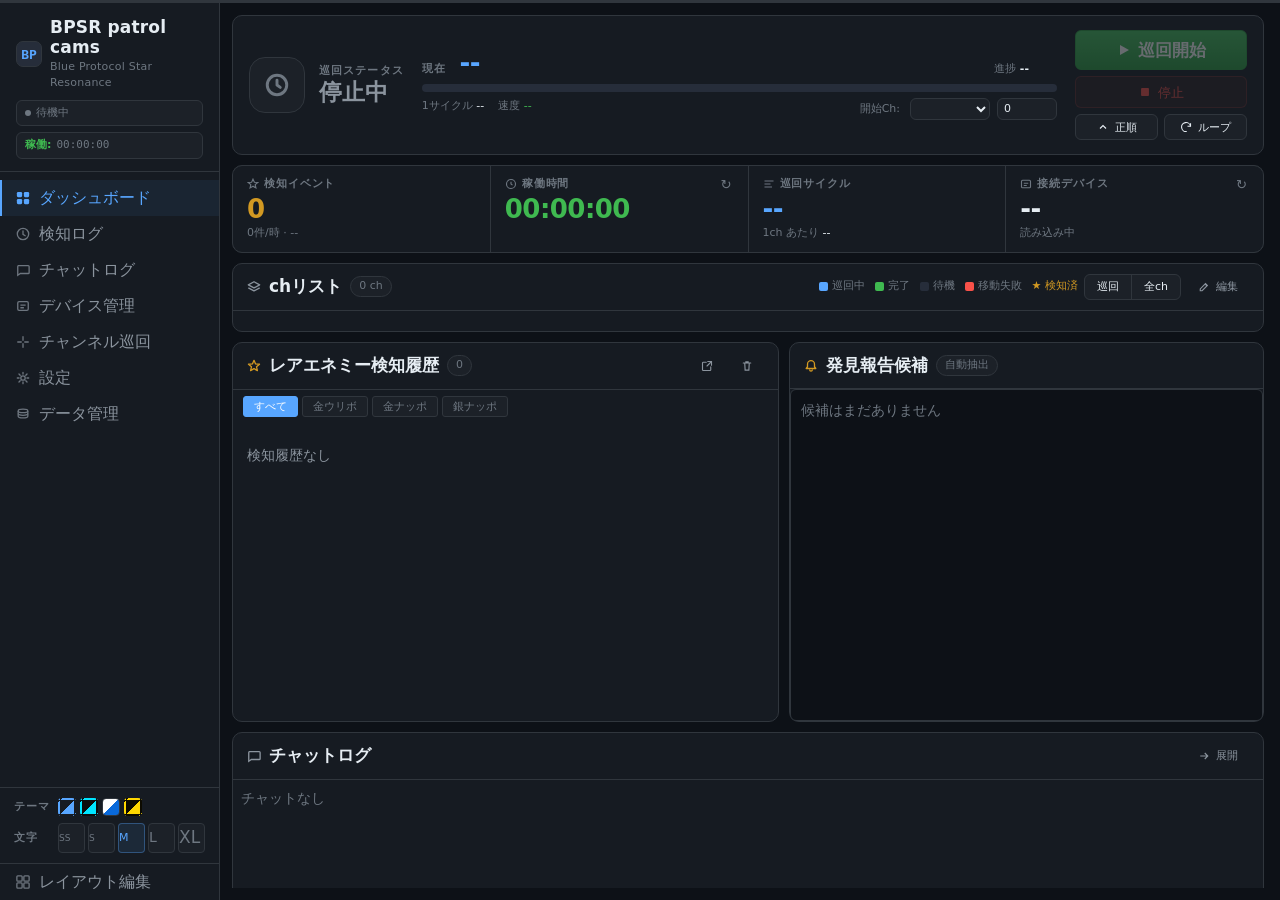
==== commit a3da5533: "fix: GUI UI/UXレビュー指摘の修正 Phase1 — 検知ログ表示不能・テーマコントラスト・操作安全性ほか21項目（No.67） - /api/logs 形状不一致によるJS例外で検知ログ" ====
--- a/gui/assets/index.html
+++ b/gui/assets/index.html
@@ -111,20 +111,20 @@
       <div class="hero-row1">
         <span class="k">現在</span>
         <span class="hero-ch" id="dash-ps-ch">--</span>
-        <span id="dash-ps-prog" style="font-size:11px;color:var(--text3);font-family:var(--font-mono)"></span>
-        <span style="margin-left:auto;font-size:11px;color:var(--text3)">進捗 <b id="dash-patrol-label" style="color:var(--text1)">--</b></span>
-        <span id="dash-patrol-timeout" style="font-size:11px;font-family:var(--font-mono);font-weight:600"></span>
-        <span style="font-size:11px;color:var(--accent2);font-family:var(--font-mono);font-weight:600" id="dash-patrol-percent"></span>
+        <span id="dash-ps-prog" style="font-size:var(--fs-xs);color:var(--text3);font-family:var(--font-mono)"></span>
+        <span style="margin-left:auto;font-size:var(--fs-xs);color:var(--text3)">進捗 <b id="dash-patrol-label" style="color:var(--text1)">--</b></span>
+        <span id="dash-patrol-timeout" style="font-size:var(--fs-xs);font-family:var(--font-mono);font-weight:600"></span>
+        <span style="font-size:var(--fs-xs);color:var(--accent2);font-family:var(--font-mono);font-weight:600" id="dash-patrol-percent"></span>
       </div>
       <div class="hero-progress" id="dash-patrol-progress"><div id="dash-patrol-fill"></div></div>
       <div class="hero-row2">
         <span><span>1サイクル</span> <b id="dash-ps-cycle-time">--</b></span>
         <span><span>速度</span> <b id="dash-ps-cycle-rate" style="color:var(--accent2)">--</b></span>
-        <span id="dash-ps-move-failed-wrap" style="display:none"><span>移動失敗</span> <b id="dash-ps-move-failed" style="color:var(--danger)"></b> <button id="btn-dash-clear-move-failed" class="btn2 ghost sm" onclick="clearMoveFailedChannels()" title="移動失敗リストをクリア"><svg viewBox="0 0 16 16" fill="none" stroke="currentColor" stroke-width="1.5"><path d="M4 4l8 8M12 4l-8 8"/></svg></button></span>
+        <span id="dash-ps-move-failed-wrap" style="display:none"><span>移動失敗</span> <b id="dash-ps-move-failed" style="color:var(--danger)"></b> <button id="btn-dash-clear-move-failed" class="btn2 ghost sm" onclick="clearMoveFailedChannels()" title="移動失敗リストをクリア" aria-label="移動失敗リストをクリア"><svg viewBox="0 0 16 16" fill="none" stroke="currentColor" stroke-width="1.5"><path d="M4 4l8 8M12 4l-8 8"/></svg></button></span>
         <span style="margin-left:auto">
-          <label style="font-size:11px;color:var(--text3);margin-right:6px">開始Ch:</label>
-          <select id="dash-patrol-start-ch-select" style="width:80px;height:22px;font-size:11px;padding:0 4px"></select>
-          <input type="number" id="dash-patrol-start-ch" min="0" max="9999" value="0" style="width:60px;height:22px;font-size:11px;padding:0 6px;margin-left:4px" title="0=前回位置から再開" oninput="syncPatrolStartCh(this.value)">
+          <label style="font-size:var(--fs-xs);color:var(--text3);margin-right:6px">開始Ch:</label>
+          <select id="dash-patrol-start-ch-select" style="width:80px;height:22px;font-size:var(--fs-xs);padding:0 4px"></select>
+          <input type="number" id="dash-patrol-start-ch" min="0" max="9999" value="0" style="width:60px;height:22px;font-size:var(--fs-xs);padding:0 6px;margin-left:4px" title="0=前回位置から再開" oninput="syncPatrolStartCh(this.value)">
         </span>
       </div>
     </div>
@@ -159,13 +159,13 @@
         検知イベント
       </div>
       <div class="kv"><span id="dash-detect-count">0</span></div>
-      <div class="ks" id="dash-detect-meta">0/hour · --</div>
+      <div class="ks" id="dash-detect-meta">0件/時 · --</div>
     </div>
     <div class="kpi-tile ok">
       <div class="kl">
         <svg viewBox="0 0 16 16" fill="none" stroke="currentColor" stroke-width="1.5"><circle cx="8" cy="8" r="6"/><path d="M8 5v3l2 1.5"/></svg>
         稼働時間
-        <button onclick="resetUptime()" title="リセット" style="margin-left:auto;background:transparent;border:none;color:var(--text3);cursor:pointer;padding:0 2px;font-size:14px;line-height:1">&#8635;</button>
+        <button onclick="resetUptime()" title="リセット" aria-label="稼働時間をリセット" style="margin-left:auto;background:transparent;border:none;color:var(--text3);cursor:pointer;padding:0 2px;font-size:var(--fs-sm);line-height:1">&#8635;</button>
       </div>
       <div class="kv"><span id="dash-uptime">00:00:00</span></div>
     </div>
@@ -181,7 +181,7 @@
       <div class="kl">
         <svg viewBox="0 0 16 16" fill="none" stroke="currentColor" stroke-width="1.5"><rect x="2" y="3" width="12" height="10" rx="1.5"/><path d="M5 7h6M5 10h4"/></svg>
         接続デバイス
-        <button onclick="scanDevices()" title="再スキャン" style="margin-left:auto;background:transparent;border:none;color:var(--text3);cursor:pointer;padding:0 2px;font-size:13px;line-height:1">&#x21BB;</button>
+        <button onclick="scanDevices()" title="再スキャン" aria-label="デバイスを再スキャン" style="margin-left:auto;background:transparent;border:none;color:var(--text3);cursor:pointer;padding:0 2px;font-size:var(--fs-sm);line-height:1">&#x21BB;</button>
       </div>
       <div class="kv"><span id="dash-kpi-dev">--</span><small id="dash-kpi-dev-sub"></small></div>
       <div class="ks" id="dash-kpi-dev-state">読み込み中</div>
@@ -229,10 +229,10 @@
           <span class="ct">レアエネミー検知履歴</span>
           <span class="cc" id="dash-gold-count">0</span>
           <div class="ca">
-            <button class="btn2 ghost sm" onclick="window.open('/spawn-log','spawn-log','width=600,height=400')" title="別ウィンドウで開く">
+            <button class="btn2 ghost sm" onclick="window.open('/spawn-log','spawn-log','width=600,height=400')" title="別ウィンドウで開く" aria-label="検知履歴を別ウィンドウで開く">
               <svg viewBox="0 0 16 16" fill="none" stroke="currentColor" stroke-width="1.5" stroke-linecap="round" stroke-linejoin="round"><path d="M9 2h5v5"/><path d="M14 2L8 8"/><path d="M13 9v4a1 1 0 0 1-1 1H3a1 1 0 0 1-1-1V4a1 1 0 0 1 1-1h4"/></svg>
             </button>
-            <button class="btn2 ghost sm" onclick="clearAllGoldHistory()" title="一括クリア">
+            <button class="btn2 ghost sm" onclick="clearAllGoldHistory()" title="一括クリア" aria-label="検知履歴を一括クリア">
               <svg viewBox="0 0 16 16" fill="none" stroke="currentColor" stroke-width="1.5" stroke-linecap="round"><path d="M3 4h10M6.5 4V2.5h3V4M5 4l.5 9.5h5L11 4"/></svg>
             </button>
           </div>
@@ -308,7 +308,7 @@
     <div style="display:flex;gap:6px;margin-top:8px">
       <button class="btn" onclick="document.getElementById('log-area').innerHTML=''">クリア</button>
       <button class="btn primary" onclick="testDetect()">🔔 テスト通知</button>
-      <button class="btn" onclick="testDetect('ウリボゴールド')">🔔 ウリボゴールド</button>
+      <button class="btn" onclick="testDetect('ウリボ・ゴールド')">🔔 ウリボ・ゴールド</button>
       <button class="btn" onclick="testDetect('金ナッポ')">🔔 金ナッポ</button>
       <button class="btn" onclick="testDetect('銀ナッポ')">🔔 銀ナッポ</button>
       <button class="btn" style="margin-left:auto" onclick="window.open('/spawn-log','spawn-log','width=600,height=400')">⧉ 別ウィンドウ</button>
@@ -331,7 +331,7 @@
 		</div>
 		<div class="chat-swap-handle" id="chat-swap-handle" onclick="swapChatPanels()" title="上下を入れ替え">⇅ 上下入れ替え</div>
 		<div class="card" id="card-chat-report-col" style="display:flex;flex-direction:column;padding:14px;overflow:hidden;min-height:0">
-			<div class="card-title" style="display:flex;align-items:center;gap:8px"><span>発見報告候補</span><button id="notify-sound-toggle" class="btn" style="margin-left:auto;font-size:var(--fs-sm);padding:2px 8px" onclick="toggleNotifySound()" title="通知音ON/OFF">🔔</button><input type="range" id="notify-sound-volume" min="0" max="1" step="0.05" style="width:70px" title="通知音量" oninput="setNotifyVolume(this.value)"></div>
+			<div class="card-title" style="display:flex;align-items:center;gap:8px"><span>発見報告候補</span><button id="notify-sound-toggle" class="btn" style="margin-left:auto;font-size:var(--fs-sm);padding:2px 8px" onclick="toggleNotifySound()" title="通知音ON/OFF" aria-label="通知音ON/OFF">🔔</button><input type="range" id="notify-sound-volume" min="0" max="1" step="0.05" style="width:70px" title="通知音量" oninput="setNotifyVolume(this.value)"></div>
 			<div class="chat-report-summary" id="chat-report-summary">発見・出現・湧き・チャンネル番号を含む短文を優先して表示します。</div>
 			<div id="chat-report-area" class="chat-report-list"></div>
 		</div>
@@ -395,7 +395,7 @@
         </div>
         <div id="crash-warning" class="crash-warning">⚠ ゲームクライアントがch移動できない状態です（クラッシュの可能性）。ADBサーバーを再起動してください。</div>
         <div style="display:flex;align-items:center;gap:8px;min-height:1.2em;margin-bottom:6px">
-          <div id="ps-move-failed" style="font-size:.78em;color:#fca5a5;flex:1"></div>
+          <div id="ps-move-failed" style="font-size:.78em;color:var(--danger);flex:1"></div>
           <button id="btn-clear-move-failed" class="btn" style="font-size:.75em;padding:2px 8px;display:none" onclick="clearMoveFailedChannels()">✕ クリア</button>
         </div>
         <div class="flex-row" style="margin-bottom:8px">
@@ -426,33 +426,38 @@
 						<div class="stat-value ok" id="ps-cycle-rate">--</div>
 					</div>
 				</div>
+				<div style="margin-top:10px;padding-top:8px;border-top:1px solid var(--border);display:flex;align-items:center;gap:8px;flex-wrap:wrap">
+					<label class="cfg-bool-label" style="margin:0;cursor:pointer">
+						<input type="checkbox" id="cfg-gas_enable">
+						<span style="font-size:var(--fs-sm)">GAS連携</span>
+					</label>
+					<span style="font-size:var(--fs-xs);color:var(--text3)">Chrome拡張からのチャンネル情報受信を受け付ける</span>
 				</div>
+				</div>
+			<div class="card panel-size-1x2 panel-col-2" id="card-patrol-device-status">
+			  <div class="card-title">デバイス監視</div>
+			  <div style="overflow-x:auto">
+			    <table class="dev-stat-table">
+			      <thead><tr><th>シリアル</th><th>ラベル</th><th>ch</th><th>ロード(s)</th><th>状態</th><th>操作</th></tr></thead>
+			      <tbody id="device-status-tbody"><tr><td colspan="6" style="color:var(--text3)">--</td></tr></tbody>
+			    </table>
+			  </div>
+			</div>
 			<div class="card panel-size-1x2 panel-col-1" id="card-patrol-channels">
-        <div class="card-title">巡回チャンネル</div>
+        <div class="card-title">巡回チャンネル <span id="ch-selected-count" style="font-weight:400;color:var(--text3);font-size:.9em"></span></div>
         <div class="flex-row" style="margin-bottom:6px">
-          <button class="btn" style="padding:3px 8px;font-size:.8em" onclick="addChannel()">＋ 追加</button>
-          <button class="btn" style="padding:3px 8px;font-size:.8em" onclick="sortChannels('asc')">↑ 昇順</button>
-          <button class="btn" style="padding:3px 8px;font-size:.8em" onclick="sortChannels('desc')">↓ 降順</button>
-          <button class="btn primary" style="padding:3px 8px;font-size:.8em" id="btn-ch-save" onclick="saveChannels()" disabled>💾 保存</button>
-          <span id="ch-save-status" style="font-size:.8em;color:var(--text2)"></span>
-        </div>
-        <div class="ch-editor" id="ch-editor"><div class="no-devices">読み込み中...</div></div>
-        <div class="flex-row" style="margin-top:6px">
-          <input type="text" id="ch-bulk-input" placeholder="例: 6,13,23,35,41..." style="flex:1;font-size:.85em">
-          <button class="btn" style="padding:3px 10px;font-size:.8em" onclick="bulkImportChannels()">上書き</button>
-        </div>
-      </div>
-		<div class="card panel-size-1x2 panel-col-1" id="card-patrol-device-status">
-		  <div class="card-title">デバイス監視</div>
-		  <div style="overflow-x:auto">
-		    <table class="dev-stat-table">
-		      <thead><tr><th>シリアル</th><th>ラベル</th><th>ch</th><th>ロード(s)</th><th>状態</th><th>操作</th></tr></thead>
-		      <tbody id="device-status-tbody"><tr><td colspan="6" style="color:var(--text3)">--</td></tr></tbody>
-		    </table>
-		  </div>
-		</div>
+          <button class="btn" style="padding:3px 8px;font-size:.8em" onclick="selectAllChannels()">全選択</button>
+          <button class="btn" style="padding:3px 8px;font-size:.8em" onclick="clearAllChannels()">全解除</button>
+          <span id="ch-save-status" style="font-size:.8em;color:var(--text2);margin-left:6px"></span>
+        </div>
+        <div class="flex-row" style="margin-bottom:6px;gap:4px">
+          <input type="text" id="ch-list-input" placeholder="例: 1,8,16,22,25" style="flex:1;font-size:.8em;padding:3px 6px">
+          <button class="btn" style="padding:3px 8px;font-size:.8em" onclick="applyChannelList()">適用</button>
+        </div>
+        <div class="ch-sel-grid" id="ch-sel-grid"></div>
+      </div>
 		<div class="card panel-size-1x2 panel-col-2" id="card-patrol-gold">
-		<div class="card-title">🌟 レアエネミー検知履歴<button class="btn" style="margin-left:auto;padding:2px 8px;font-size:var(--fs-xs)" onclick="clearAllGoldHistory()">✕ 一括クリア</button><button class="btn" style="padding:2px 8px;font-size:var(--fs-xs)" onclick="window.open('/spawn-log','spawn-log','width=600,height=400')">⧉</button></div>
+		<div class="card-title">🌟 レアエネミー検知履歴<button class="btn" style="margin-left:auto;padding:2px 8px;font-size:var(--fs-xs)" onclick="clearAllGoldHistory()">✕ 一括クリア</button><button class="btn" style="padding:2px 8px;font-size:var(--fs-xs)" onclick="window.open('/spawn-log','spawn-log','width=600,height=400')" title="別ウィンドウで開く" aria-label="検知履歴を別ウィンドウで開く">⧉</button></div>
         <div class="gold-filter-bar" id="gold-filter-bar-patrol">
           <button class="btn-gf active" data-filter="all" onclick="setGoldFilter('all',this,'patrol')">すべて</button>
           <button class="btn-gf" data-filter="金ウリボ" onclick="setGoldFilter('金ウリボ',this,'patrol')">金ウリボ</button>
@@ -574,6 +579,33 @@
     </div>
   </div>
 </div>
+<!-- 画面判定: 監視矩形 ドラッグ選択モーダル -->
+<div id="ss-overlay" class="pm-overlay" style="display:none">
+  <div class="pm-modal ss-modal">
+    <div class="pm-modal-title">📐 監視矩形をドラッグで選択</div>
+    <div class="ss-toolbar">
+      <label>デバイス:
+        <select id="ss-serial"></select>
+      </label>
+      <button class="btn" id="ss-reload">スクショ取得</button>
+      <span id="ss-status" class="ss-status"></span>
+    </div>
+    <div class="ss-canvas-wrap">
+      <canvas id="ss-canvas"></canvas>
+    </div>
+    <div class="ss-coords">
+      <span>X: <b id="ss-x">-</b></span>
+      <span>Y: <b id="ss-y">-</b></span>
+      <span>W: <b id="ss-w">-</b></span>
+      <span>H: <b id="ss-h">-</b></span>
+      <span class="ss-hint">画像上でドラッグして矩形を選択してください</span>
+    </div>
+    <div class="pm-btns">
+      <button class="btn" onclick="closeScreenshotPicker()">キャンセル</button>
+      <button class="btn success" id="ss-apply" disabled>確定して反映</button>
+    </div>
+  </div>
+</div>
 <!-- PortMap 変更確認モーダル -->
 <div id="pm-overlay" class="pm-overlay" style="display:none">
   <div class="pm-modal">
--- a/gui/assets/styles.css
+++ b/gui/assets/styles.css
@@ -6,6 +6,7 @@
   /* Dark Blue — GitHub-inspired navy */
   --bg0:#0d1117;--bg1:#161b22;--bg2:#1c2128;--bg3:#262d3a;
   --accent:#58a6ff;--accent2:#3fb950;--warn:#d29922;--danger:#f85149;
+  --on-accent:#fff;
   --text1:#e6edf3;--text2:#8b949e;--text3:#6e7781;
   --border:rgba(48,54,61,1);
   --radius:6px;--radius-lg:10px;
@@ -22,6 +23,7 @@
 [data-theme="black"]{
   --bg0:#000000;--bg1:#0c0c0c;--bg2:#181818;--bg3:#242424;
   --accent:#00e5ff;--accent2:#00e676;--warn:#ffca28;--danger:#ff5252;
+  --on-accent:#000;
   --text1:#ffffff;--text2:#cccccc;--text3:#888888;
   --border:rgba(62,62,62,1);
 }
@@ -29,17 +31,19 @@
 [data-theme="light"]{
   --bg0:#f6f8fa;--bg1:#ffffff;--bg2:#f0f2f5;--bg3:#e1e4e8;
   --accent:#0969da;--accent2:#1a7f37;--warn:#7a4500;--danger:#cf222e;
-  --text1:#1f2328;--text2:#57606a;--text3:#8c959f;
+  --on-accent:#fff;
+  --text1:#1f2328;--text2:#57606a;--text3:#6e7781;
   --border:rgba(208,215,222,1);
 }
 /* Gold + Black — luxury dark with gold accents */
 [data-theme="warm"]{
   --bg0:#000000;--bg1:#0d0b00;--bg2:#1a1600;--bg3:#262000;
   --accent:#ffd700;--accent2:#4caf50;--warn:#ffa000;--danger:#ff4444;
+  --on-accent:#000;
   --text1:#ffffff;--text2:#d4bc6a;--text3:#8a7538;
   --border:rgba(100,78,0,1);
 }
-[data-fs="s"] {--fs-base:11px;--fs-xs:7px; --fs-sm:9px; --fs-md:11px;--fs-lg:14px;--fs-xl:17px;--fs-2xl:20px}
+[data-fs="s"] {--fs-base:11px;--fs-xs:9px; --fs-sm:10px;--fs-md:11px;--fs-lg:14px;--fs-xl:17px;--fs-2xl:20px}
 [data-fs="m"] {--fs-base:14px;--fs-xs:9px; --fs-sm:11px;--fs-md:14px;--fs-lg:17px;--fs-xl:20px;--fs-2xl:23px}
 [data-fs="xl"]{--fs-base:17px;--fs-xs:11px;--fs-sm:13px;--fs-md:17px;--fs-lg:20px;--fs-xl:23px;--fs-2xl:26px}
 [data-fs="2x"]{--fs-base:20px;--fs-xs:14px;--fs-sm:16px;--fs-md:20px;--fs-lg:23px;--fs-xl:26px;--fs-2xl:29px}
@@ -93,12 +97,25 @@
 .pm-arrow{color:var(--text3);margin:0 5px}
 .pm-votes{font-size:var(--fs-xs);color:var(--text3);margin-top:2px}
 .pm-btns{display:flex;gap:8px;margin-top:14px;justify-content:flex-end;flex-shrink:0}
+/* 監視矩形 ドラッグ選択モーダル */
+.ss-modal{min-width:680px;max-width:90vw;width:auto}
+.ss-toolbar{display:flex;align-items:center;gap:10px;margin-bottom:8px;flex-wrap:wrap}
+.ss-toolbar label{display:flex;align-items:center;gap:6px;font-size:var(--fs-sm)}
+.ss-toolbar select{background:var(--bg2);color:var(--text1);border:1px solid var(--border);border-radius:var(--radius);padding:4px 8px;font-size:var(--fs-sm)}
+.ss-status{color:var(--text3);font-size:var(--fs-xs);flex:1}
+.ss-canvas-wrap{position:relative;background:#000;border:1px solid var(--border);border-radius:var(--radius);overflow:hidden;display:flex;align-items:center;justify-content:center;min-height:200px;max-height:60vh}
+#ss-canvas{display:block;max-width:100%;max-height:60vh;cursor:crosshair;user-select:none;touch-action:none}
+.ss-coords{display:flex;gap:14px;align-items:center;font-size:var(--fs-sm);margin-top:8px;font-family:monospace;color:var(--text2);flex-wrap:wrap}
+.ss-coords b{color:var(--accent);font-weight:700;font-family:monospace;min-width:36px;display:inline-block;text-align:right}
+.ss-hint{color:var(--text3);font-size:var(--fs-xs);font-family:inherit;margin-left:auto}
+.btn-region-picker{margin:4px 0 8px;width:100%}
 
 /* Main */
 .main{background:var(--bg0);overflow:hidden;padding:12px;display:flex;flex-direction:column;min-height:0}
 .view{display:none;flex-direction:column;gap:10px;flex:1;min-height:0}
 .view.active{display:flex}
 #view-dashboard{overflow-y:auto}
+#view-devices{overflow-y:auto;padding-right:4px}
 #view-patrol{overflow-y:auto;padding-right:4px}
 #view-settings{overflow-y:auto;padding-right:4px}
 #view-data-management{overflow-y:auto;padding-right:4px}
@@ -191,11 +208,11 @@
 .dev-stat-table th,.dev-stat-table td{padding:3px 6px;border-bottom:1px solid var(--border);text-align:left}
 .dev-stat-table th{color:var(--text3);font-weight:600}
 .dev-stat-badge{display:inline-block;padding:1px 6px;border-radius:10px;font-size:.8em}
-.dev-stat-ok{background:#1a3a1a;color:#4caf50}
-.dev-stat-timeout{background:#3a2a00;color:#f0a000}
-.dev-stat-crash{background:#3a0000;color:#f06060}
-.dev-stat-recover{background:#1a2a3a;color:#60c0f0}
-.dev-stat-adb{background:#2a1a2a;color:#c060c0}
+.dev-stat-ok{background:var(--ok-bg);color:var(--accent2)}
+.dev-stat-timeout{background:var(--warn-bg);color:var(--warn)}
+.dev-stat-crash{background:var(--danger-bg);color:var(--danger)}
+.dev-stat-recover{background:var(--accent-bg);color:var(--accent)}
+.dev-stat-adb{background:var(--bg3);color:var(--text2)}
 .ch-row{display:flex;gap:5px;align-items:center;background:var(--bg2);border:1px solid var(--border);border-radius:var(--radius);padding:4px 8px;transition:border-color .12s}
 .ch-row:hover{border-color:var(--text3)}
 .ch-row .ch-num{color:var(--accent);font-family:monospace;font-size:.9em;min-width:24px;text-align:right}
@@ -216,7 +233,7 @@
 .gold-filter-bar{display:flex;gap:4px;padding:6px 10px 4px;flex-wrap:wrap}
 .btn-gf{padding:2px 10px;font-size:var(--fs-xs);border:1px solid var(--border);border-radius:3px;background:var(--bg2);color:var(--text3);cursor:pointer;transition:background .15s,color .15s}
 .btn-gf:hover{background:var(--bg3);color:var(--text1)}
-.btn-gf.active{background:var(--accent);color:#fff;border-color:var(--accent)}
+.btn-gf.active{background:var(--accent);color:var(--on-accent);border-color:var(--accent)}
 .no-history{color:var(--text2);font-size:.85em;padding:8px 0}
 #gold-history-container{flex:1;min-height:0;max-height:none;overflow-y:auto}
 
@@ -529,9 +546,15 @@
 .ch-cell{width:3.2em;height:2.9em;background:var(--bg2);border:1px solid var(--border);border-radius:5px;display:flex;align-items:center;justify-content:center;font-family:inherit;font-size:var(--fs-md);font-weight:600;color:var(--text3);position:relative;transition:background .12s,border-color .12s,color .12s;}
 .ch-cell.queued{color:var(--text1);background:var(--bg3);}
 .ch-cell.done{background:var(--ok-bg);color:var(--accent2);border-color:var(--ok-border);}
-.ch-cell.current{background:var(--accent);color:#fff;border-color:var(--accent);box-shadow:0 0 0 2px var(--accent-bg-strong);}
+.ch-cell.current{background:var(--accent);color:var(--on-accent);border-color:var(--accent);box-shadow:0 0 0 2px var(--accent-bg-strong);}
 .ch-cell.move-failed{background:var(--danger-bg);color:var(--danger);border-color:var(--danger-border);}
 .ch-cell.detected::after{content:'\2605';position:absolute;top:-4px;right:-3px;font-size:13px;color:var(--warn);text-shadow:0 0 3px var(--bg0);font-weight:bold;}
+/* === Patrol channel selector matrix === */
+.ch-sel-grid{display:grid;grid-template-columns:repeat(10,minmax(0,1fr));gap:3px;user-select:none;overflow-y:auto;}
+.ch-sel-cell{padding:5px 0;text-align:center;border:1px solid var(--border);border-radius:var(--radius);cursor:pointer;font-size:var(--fs-sm);font-weight:600;color:var(--text3);background:var(--bg2);transition:background .1s,color .1s,border-color .1s;}
+.ch-sel-cell:hover{border-color:var(--text2);color:var(--text1);}
+.ch-sel-cell.selected{background:rgba(88,166,255,.15);color:var(--accent);border-color:rgba(88,166,255,.5);}
+.ch-sel-cell.selected:hover{background:rgba(88,166,255,.25);}
 .ch-legend{display:flex;flex-wrap:wrap;gap:10px;font-size:var(--fs-xs);color:var(--text3);margin-top:6px;}
 .ch-legend .sw{display:inline-block;width:9px;height:9px;border-radius:2px;margin-right:4px;vertical-align:middle;}
 /* === Device pills === */
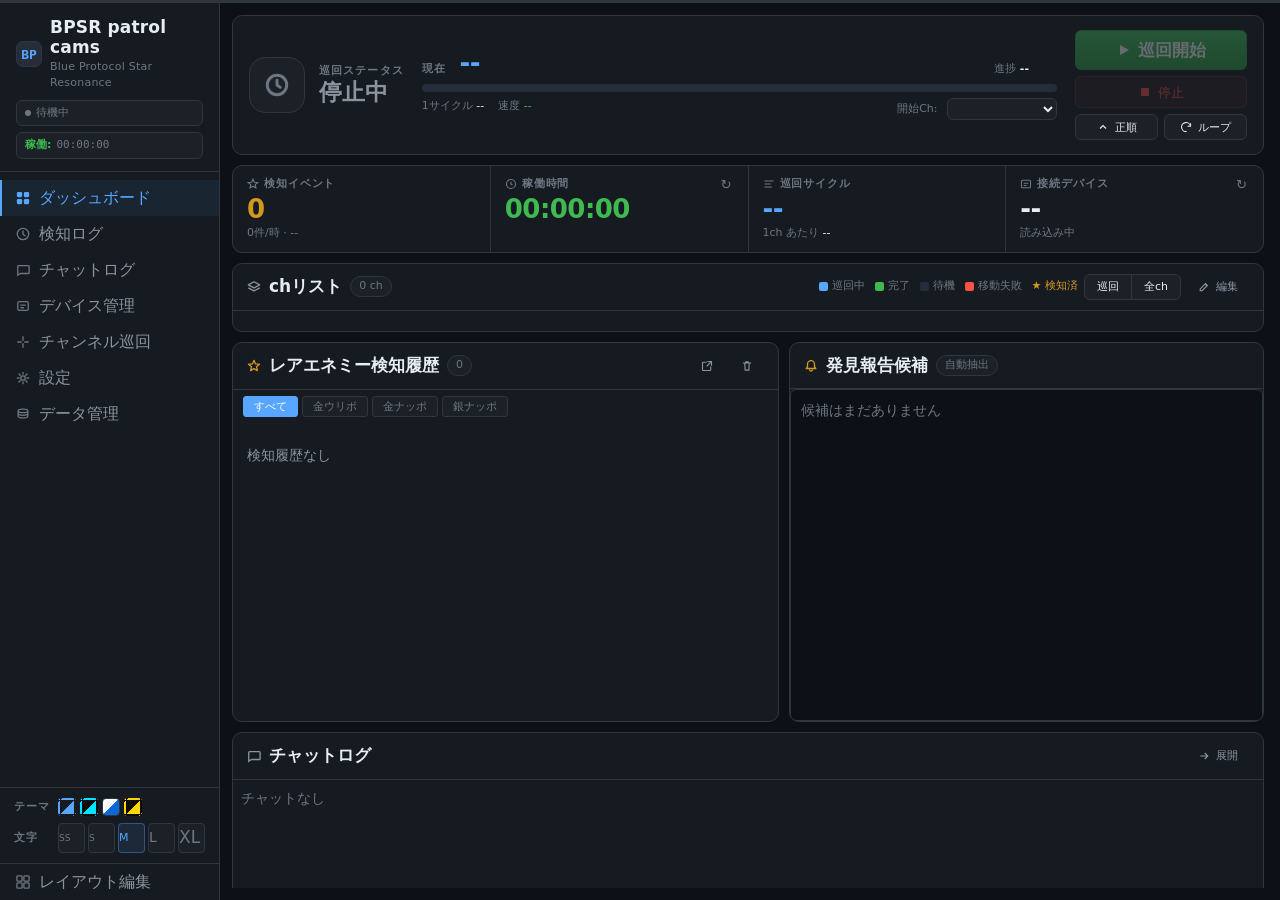
==== commit 05ef6f5c: "feat: GUI UI/UXレビュー修正 Phase2 — Toast通知・接続断表示・巡回中操作ガード・テーマ追従ほか9項目（No.68） - toast(msg,type) 新設、alert()" ====
--- a/gui/assets/index.html
+++ b/gui/assets/index.html
@@ -123,8 +123,7 @@
         <span id="dash-ps-move-failed-wrap" style="display:none"><span>移動失敗</span> <b id="dash-ps-move-failed" style="color:var(--danger)"></b> <button id="btn-dash-clear-move-failed" class="btn2 ghost sm" onclick="clearMoveFailedChannels()" title="移動失敗リストをクリア" aria-label="移動失敗リストをクリア"><svg viewBox="0 0 16 16" fill="none" stroke="currentColor" stroke-width="1.5"><path d="M4 4l8 8M12 4l-8 8"/></svg></button></span>
         <span style="margin-left:auto">
           <label style="font-size:var(--fs-xs);color:var(--text3);margin-right:6px">開始Ch:</label>
-          <select id="dash-patrol-start-ch-select" style="width:80px;height:22px;font-size:var(--fs-xs);padding:0 4px"></select>
-          <input type="number" id="dash-patrol-start-ch" min="0" max="9999" value="0" style="width:60px;height:22px;font-size:var(--fs-xs);padding:0 6px;margin-left:4px" title="0=前回位置から再開" oninput="syncPatrolStartCh(this.value)">
+          <select id="dash-patrol-start-ch-select" style="width:110px;height:22px;font-size:var(--fs-xs);padding:0 4px" title="任意のchから開始する場合はチャンネル巡回ビューの開始Ch入力を使用"></select>
         </span>
       </div>
     </div>
@@ -305,12 +304,15 @@
     <div class="card-title" style="margin-bottom:6px"><svg width="12" height="12" viewBox="0 0 16 16" fill="none" stroke="currentColor" stroke-width="1.5"><path d="M2 4h12M2 8h8M2 12h10" stroke-linecap="round"/></svg>検知ログ</div>
     <div class="chip-row" id="log-filter-bar"></div>
     <div class="log-area full" id="log-area" style="flex:1;max-height:calc(100vh - 200px)"></div>
-    <div style="display:flex;gap:6px;margin-top:8px">
+    <div style="display:flex;gap:6px;margin-top:8px;align-items:center;flex-wrap:wrap">
       <button class="btn" onclick="document.getElementById('log-area').innerHTML=''">クリア</button>
-      <button class="btn primary" onclick="testDetect()">🔔 テスト通知</button>
-      <button class="btn" onclick="testDetect('ウリボ・ゴールド')">🔔 ウリボ・ゴールド</button>
-      <button class="btn" onclick="testDetect('金ナッポ')">🔔 金ナッポ</button>
-      <button class="btn" onclick="testDetect('銀ナッポ')">🔔 銀ナッポ</button>
+      <button class="btn" id="btn-test-toggle" title="Discord へ実送信されるテスト通知（誤クリック防止のため折りたたみ）" onclick="const s=document.getElementById('test-detect-btns');const open=s.style.display!=='none';s.style.display=open?'none':'inline-flex';this.classList.toggle('active',!open)">🔔 テスト通知 ▾</button>
+      <span id="test-detect-btns" style="display:none;gap:6px;align-items:center">
+        <button class="btn primary" onclick="testDetect()">テスト通知</button>
+        <button class="btn" onclick="testDetect('ウリボ・ゴールド')">ウリボ・ゴールド</button>
+        <button class="btn" onclick="testDetect('金ナッポ')">金ナッポ</button>
+        <button class="btn" onclick="testDetect('銀ナッポ')">銀ナッポ</button>
+      </span>
       <button class="btn" style="margin-left:auto" onclick="window.open('/spawn-log','spawn-log','width=600,height=400')">⧉ 別ウィンドウ</button>
     </div>
   </div>
--- a/gui/assets/styles.css
+++ b/gui/assets/styles.css
@@ -49,7 +49,7 @@
 [data-fs="2x"]{--fs-base:20px;--fs-xs:14px;--fs-sm:16px;--fs-md:20px;--fs-lg:23px;--fs-xl:26px;--fs-2xl:29px}
 [data-fs="3x"]{--fs-base:23px;--fs-xs:17px;--fs-sm:19px;--fs-md:23px;--fs-lg:26px;--fs-xl:29px;--fs-2xl:32px}
 
-body{background:var(--bg0);color:var(--text1);font-family:'Segoe UI',system-ui,sans-serif;font-size:var(--fs-base);line-height:1.5;height:100vh;overflow:hidden}
+body{background:var(--bg0);color:var(--text1);font-family:'Segoe UI',system-ui,sans-serif;font-size:var(--fs-base);line-height:1.5;height:100vh;overflow:hidden;font-variant-numeric:tabular-nums}
 .app{display:grid;grid-template-rows:3px 1fr;grid-template-columns:220px 1fr;height:100vh}
 
 /* ── Titlebar ── */
@@ -308,6 +308,13 @@
 .chat-report-empty{color:var(--text3);padding:10px;font-size:.82em}
 .chat-report-summary{color:var(--text3);font-size:.76em;line-height:1.5;margin-bottom:8px}
 .chat-report-score{display:inline-block;margin-left:6px;padding:1px 6px;border-radius:999px;background:rgba(210,153,34,.1);border:1px solid rgba(210,153,34,.2);color:var(--warn);font-size:var(--fs-xs);vertical-align:middle}
+
+/* Toast 通知（右下スタック） */
+#toast-box{position:fixed;right:14px;bottom:14px;z-index:10000;display:flex;flex-direction:column;gap:8px;align-items:flex-end}
+.toast{background:var(--bg1);border:1px solid var(--accent-border);color:var(--text1);border-radius:var(--radius);padding:8px 14px;font-size:var(--fs-sm);box-shadow:0 4px 16px rgba(0,0,0,.4);max-width:340px;word-break:break-word;animation:toast-in .2s ease}
+.toast.error{border-color:var(--danger-border);color:var(--danger)}
+.toast.out{opacity:0;transform:translateY(6px);transition:opacity .3s,transform .3s}
+@keyframes toast-in{from{opacity:0;transform:translateY(6px)}to{opacity:1;transform:none}}
 
 /* Crash warning */
 .crash-warning{display:none;background:rgba(248,81,73,.08);border:1px solid rgba(248,81,73,.22);border-radius:var(--radius);padding:6px 10px;font-size:.8em;color:var(--danger);margin-bottom:6px}
